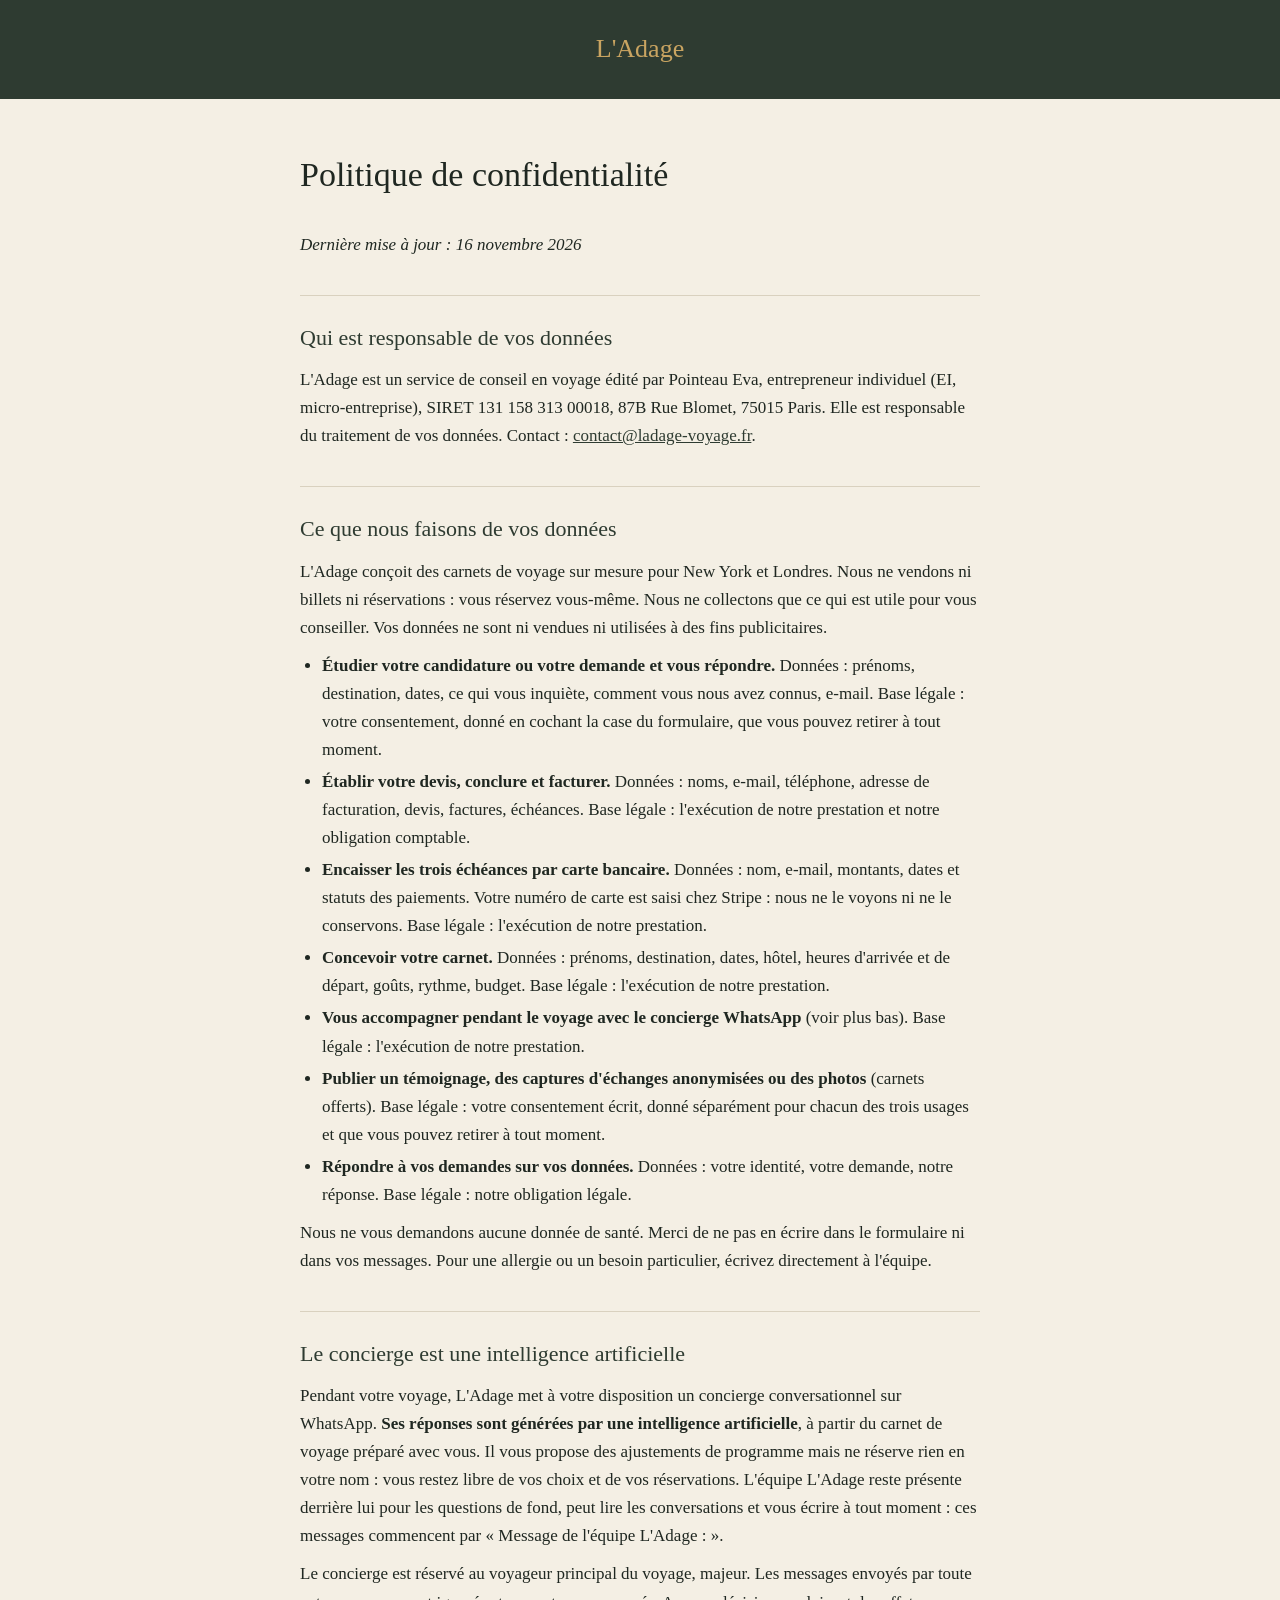
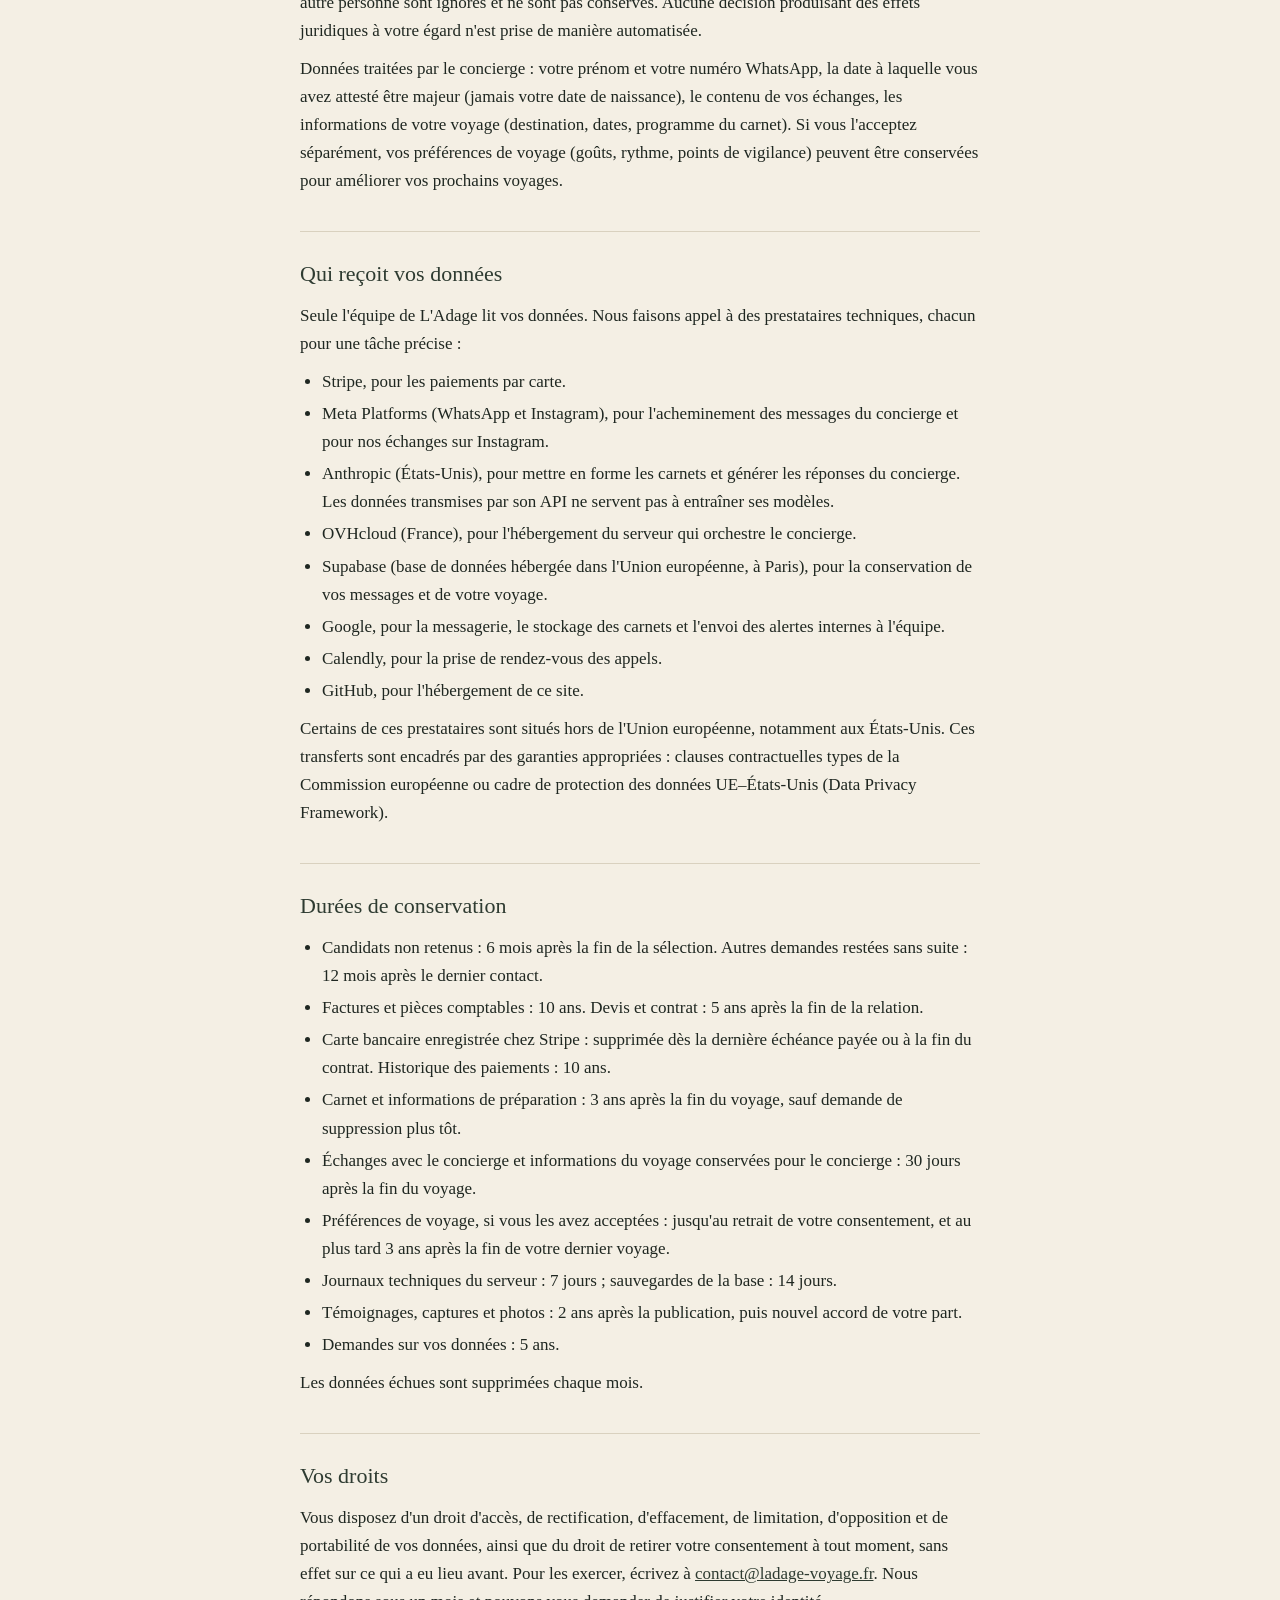
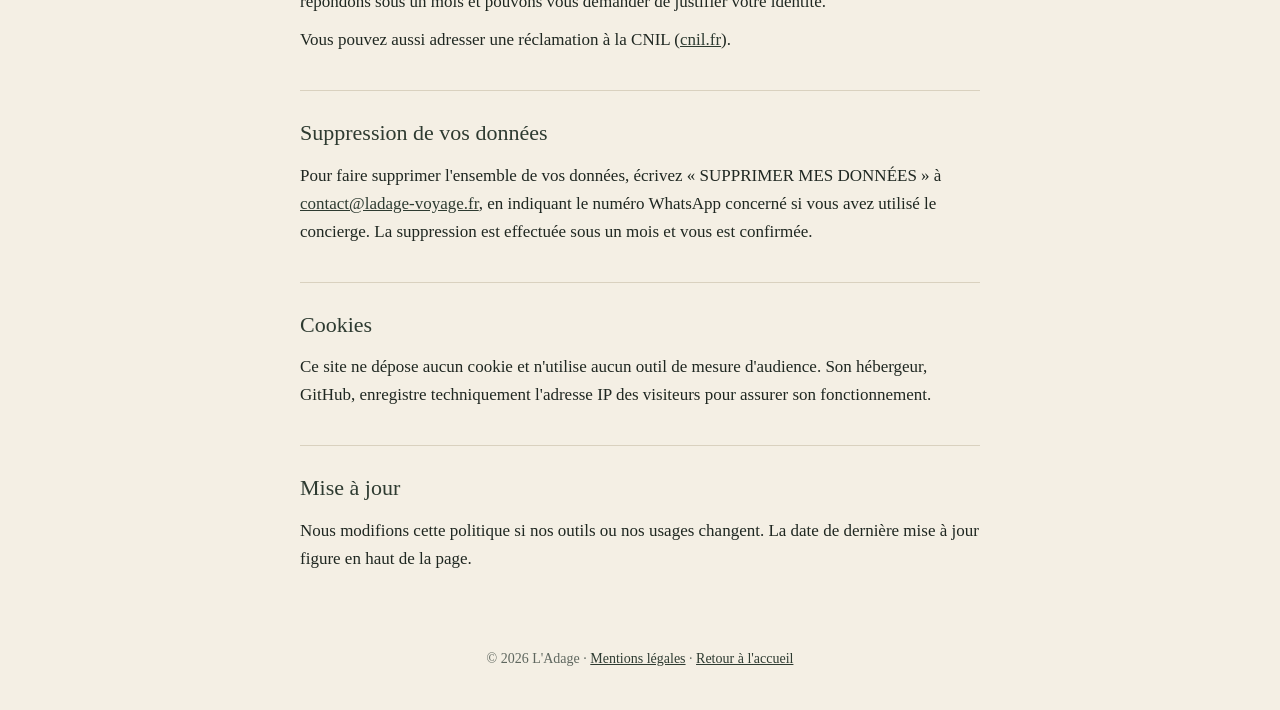
==== confidentialite.html @ d2f5bcaf "Politique de confidentialité complète et mention sous le formulaire - confidentialite.html : politiq" ====
<!doctype html>
<html lang="fr">
<head>
<meta charset="utf-8">
<meta name="viewport" content="width=device-width, initial-scale=1">
<title>Politique de confidentialité — L'Adage</title>
<meta name="robots" content="noindex">
<link rel="icon" href="data:image/svg+xml,%3Csvg xmlns='http://www.w3.org/2000/svg' viewBox='0 0 64 64'%3E%3Crect width='64' height='64' fill='%232E3B31'/%3E%3Ctext x='32' y='44' font-family='Georgia,serif' font-size='36' text-anchor='middle' fill='%23C9A461'%3EA%3C/text%3E%3C/svg%3E">
<style>
:root{--vert:#2E3B31;--ivoire:#F4EFE4;--laiton:#A8823C;--laiton-clair:#C9A461;--encre:#1f2721;--doux:#5f675f;--filet:#d9d1bf;
--serif:"Iowan Old Style","Palatino Linotype",Palatino,"Book Antiqua",Georgia,serif}
*{box-sizing:border-box}
body{margin:0;background:var(--ivoire);color:var(--encre);font:17px/1.65 var(--serif)}
header{background:var(--vert);color:var(--ivoire);padding:28px 20px;text-align:center}
header a{color:var(--laiton-clair);text-decoration:none;font-size:26px}
.wrap{max-width:720px;margin:0 auto;padding:48px 20px 64px}
h1{font-weight:400;font-size:34px;margin:0 0 28px}
h2{font-weight:400;font-size:22px;margin:36px 0 10px;color:var(--vert);border-top:1px solid var(--filet);padding-top:24px}
p{margin:0 0 10px}
dl{margin:0;display:grid;grid-template-columns:max-content 1fr;gap:6px 18px}
dt{color:var(--doux)}
dd{margin:0}
a{color:var(--vert)}
ul{margin:0 0 10px;padding-left:22px}li{margin:0 0 4px}
footer{text-align:center;font-size:14px;color:var(--doux);padding:0 20px 40px}
@media (max-width:520px){dl{grid-template-columns:1fr}dt{margin-top:8px}}
</style>
</head>
<body>
<header><a href="./">L'Adage</a></header>
<main class="wrap">
  <h1>Politique de confidentialité</h1>
  <p><em>Dernière mise à jour : 16 novembre 2026</em></p>

  <h2>Qui est responsable de vos données</h2>
  <p>L'Adage est un service de conseil en voyage édité par Pointeau Eva, entrepreneur individuel (EI, micro-entreprise), SIRET 131 158 313 00018, 87B Rue Blomet, 75015 Paris. Elle est responsable du traitement de vos données. Contact : <a href="mailto:contact@ladage-voyage.fr">contact@ladage-voyage.fr</a>.</p>

  <h2>Ce que nous faisons de vos données</h2>
  <p>L'Adage conçoit des carnets de voyage sur mesure pour New York et Londres. Nous ne vendons ni billets ni réservations : vous réservez vous-même. Nous ne collectons que ce qui est utile pour vous conseiller. Vos données ne sont ni vendues ni utilisées à des fins publicitaires.</p>
  <ul>
    <li><strong>Étudier votre candidature ou votre demande et vous répondre.</strong> Données : prénoms, destination, dates, ce qui vous inquiète, comment vous nous avez connus, e-mail. Base légale : votre consentement, donné en cochant la case du formulaire, que vous pouvez retirer à tout moment.</li>
    <li><strong>Établir votre devis, conclure et facturer.</strong> Données : noms, e-mail, téléphone, adresse de facturation, devis, factures, échéances. Base légale : l'exécution de notre prestation et notre obligation comptable.</li>
    <li><strong>Encaisser les trois échéances par carte bancaire.</strong> Données : nom, e-mail, montants, dates et statuts des paiements. Votre numéro de carte est saisi chez Stripe : nous ne le voyons ni ne le conservons. Base légale : l'exécution de notre prestation.</li>
    <li><strong>Concevoir votre carnet.</strong> Données : prénoms, destination, dates, hôtel, heures d'arrivée et de départ, goûts, rythme, budget. Base légale : l'exécution de notre prestation.</li>
    <li><strong>Vous accompagner pendant le voyage avec le concierge WhatsApp</strong> (voir plus bas). Base légale : l'exécution de notre prestation.</li>
    <li><strong>Publier un témoignage, des captures d'échanges anonymisées ou des photos</strong> (carnets offerts). Base légale : votre consentement écrit, donné séparément pour chacun des trois usages et que vous pouvez retirer à tout moment.</li>
    <li><strong>Répondre à vos demandes sur vos données.</strong> Données : votre identité, votre demande, notre réponse. Base légale : notre obligation légale.</li>
  </ul>
  <p>Nous ne vous demandons aucune donnée de santé. Merci de ne pas en écrire dans le formulaire ni dans vos messages. Pour une allergie ou un besoin particulier, écrivez directement à l'équipe.</p>

  <h2>Le concierge est une intelligence artificielle</h2>
  <p>Pendant votre voyage, L'Adage met à votre disposition un concierge conversationnel sur WhatsApp. <strong>Ses réponses sont générées par une intelligence artificielle</strong>, à partir du carnet de voyage préparé avec vous. Il vous propose des ajustements de programme mais ne réserve rien en votre nom : vous restez libre de vos choix et de vos réservations. L'équipe L'Adage reste présente derrière lui pour les questions de fond, peut lire les conversations et vous écrire à tout moment : ces messages commencent par « Message de l'équipe L'Adage : ».</p>
  <p>Le concierge est réservé au voyageur principal du voyage, majeur. Les messages envoyés par toute autre personne sont ignorés et ne sont pas conservés. Aucune décision produisant des effets juridiques à votre égard n'est prise de manière automatisée.</p>
  <p>Données traitées par le concierge : votre prénom et votre numéro WhatsApp, la date à laquelle vous avez attesté être majeur (jamais votre date de naissance), le contenu de vos échanges, les informations de votre voyage (destination, dates, programme du carnet). Si vous l'acceptez séparément, vos préférences de voyage (goûts, rythme, points de vigilance) peuvent être conservées pour améliorer vos prochains voyages.</p>

  <h2>Qui reçoit vos données</h2>
  <p>Seule l'équipe de L'Adage lit vos données. Nous faisons appel à des prestataires techniques, chacun pour une tâche précise :</p>
  <ul>
    <li>Stripe, pour les paiements par carte.</li>
    <li>Meta Platforms (WhatsApp et Instagram), pour l'acheminement des messages du concierge et pour nos échanges sur Instagram.</li>
    <li>Anthropic (États-Unis), pour mettre en forme les carnets et générer les réponses du concierge. Les données transmises par son API ne servent pas à entraîner ses modèles.</li>
    <li>OVHcloud (France), pour l'hébergement du serveur qui orchestre le concierge.</li>
    <li>Supabase (base de données hébergée dans l'Union européenne, à Paris), pour la conservation de vos messages et de votre voyage.</li>
    <li>Google, pour la messagerie, le stockage des carnets et l'envoi des alertes internes à l'équipe.</li>
    <li>Calendly, pour la prise de rendez-vous des appels.</li>
    <li>GitHub, pour l'hébergement de ce site.</li>
  </ul>
  <p>Certains de ces prestataires sont situés hors de l'Union européenne, notamment aux États-Unis. Ces transferts sont encadrés par des garanties appropriées : clauses contractuelles types de la Commission européenne ou cadre de protection des données UE–États-Unis (Data Privacy Framework).</p>

  <h2>Durées de conservation</h2>
  <ul>
    <li>Candidats non retenus : 6 mois après la fin de la sélection. Autres demandes restées sans suite : 12 mois après le dernier contact.</li>
    <li>Factures et pièces comptables : 10 ans. Devis et contrat : 5 ans après la fin de la relation.</li>
    <li>Carte bancaire enregistrée chez Stripe : supprimée dès la dernière échéance payée ou à la fin du contrat. Historique des paiements : 10 ans.</li>
    <li>Carnet et informations de préparation : 3 ans après la fin du voyage, sauf demande de suppression plus tôt.</li>
    <li>Échanges avec le concierge et informations du voyage conservées pour le concierge : 30 jours après la fin du voyage.</li>
    <li>Préférences de voyage, si vous les avez acceptées : jusqu'au retrait de votre consentement, et au plus tard 3 ans après la fin de votre dernier voyage.</li>
    <li>Journaux techniques du serveur : 7 jours ; sauvegardes de la base : 14 jours.</li>
    <li>Témoignages, captures et photos : 2 ans après la publication, puis nouvel accord de votre part.</li>
    <li>Demandes sur vos données : 5 ans.</li>
  </ul>
  <p>Les données échues sont supprimées chaque mois.</p>

  <h2>Vos droits</h2>
  <p>Vous disposez d'un droit d'accès, de rectification, d'effacement, de limitation, d'opposition et de portabilité de vos données, ainsi que du droit de retirer votre consentement à tout moment, sans effet sur ce qui a eu lieu avant. Pour les exercer, écrivez à <a href="mailto:contact@ladage-voyage.fr">contact@ladage-voyage.fr</a>. Nous répondons sous un mois et pouvons vous demander de justifier votre identité.</p>
  <p>Vous pouvez aussi adresser une réclamation à la CNIL (<a href="https://www.cnil.fr">cnil.fr</a>).</p>

  <h2>Suppression de vos données</h2>
  <p>Pour faire supprimer l'ensemble de vos données, écrivez « SUPPRIMER MES DONNÉES » à <a href="mailto:contact@ladage-voyage.fr">contact@ladage-voyage.fr</a>, en indiquant le numéro WhatsApp concerné si vous avez utilisé le concierge. La suppression est effectuée sous un mois et vous est confirmée.</p>

  <h2>Cookies</h2>
  <p>Ce site ne dépose aucun cookie et n'utilise aucun outil de mesure d'audience. Son hébergeur, GitHub, enregistre techniquement l'adresse IP des visiteurs pour assurer son fonctionnement.</p>

  <h2>Mise à jour</h2>
  <p>Nous modifions cette politique si nos outils ou nos usages changent. La date de dernière mise à jour figure en haut de la page.</p>
</main>
<footer>© 2026 L'Adage · <a href="mentions-legales.html">Mentions légales</a> · <a href="./">Retour à l'accueil</a></footer>
</body>
</html>
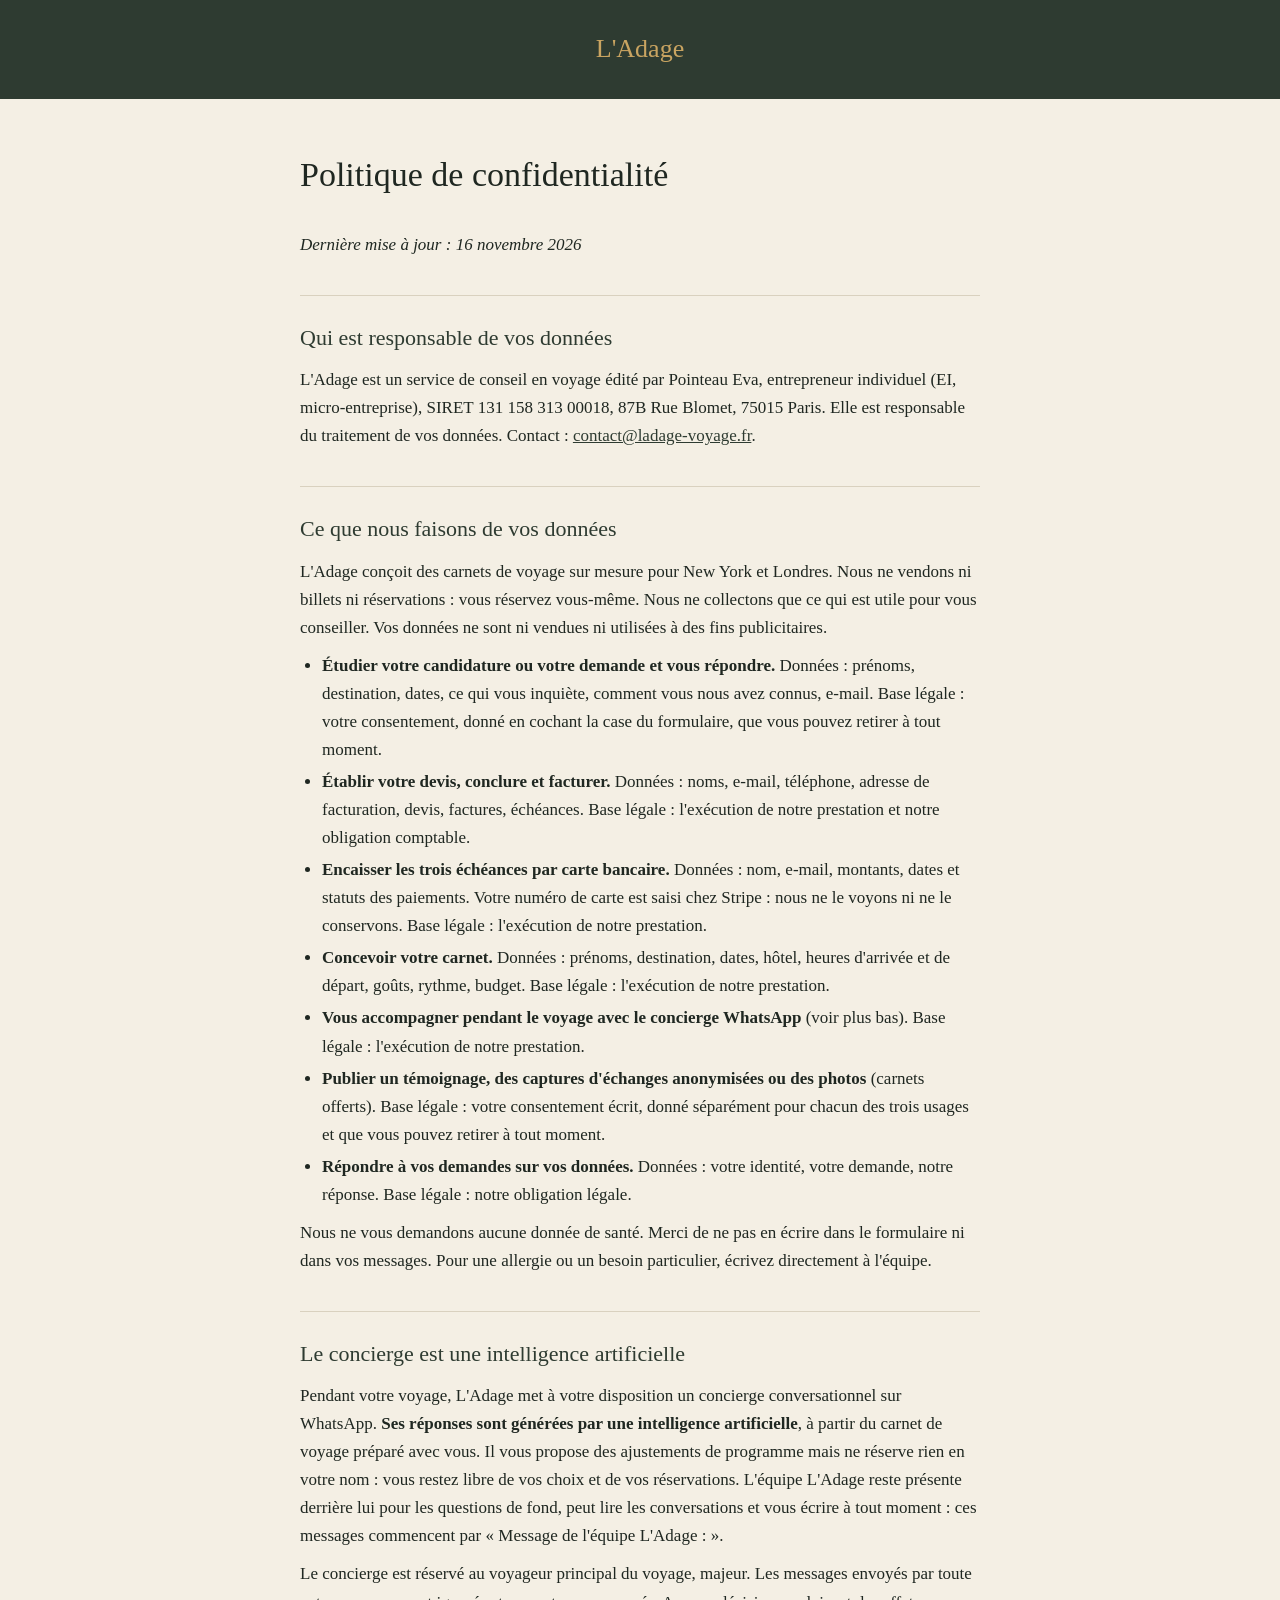
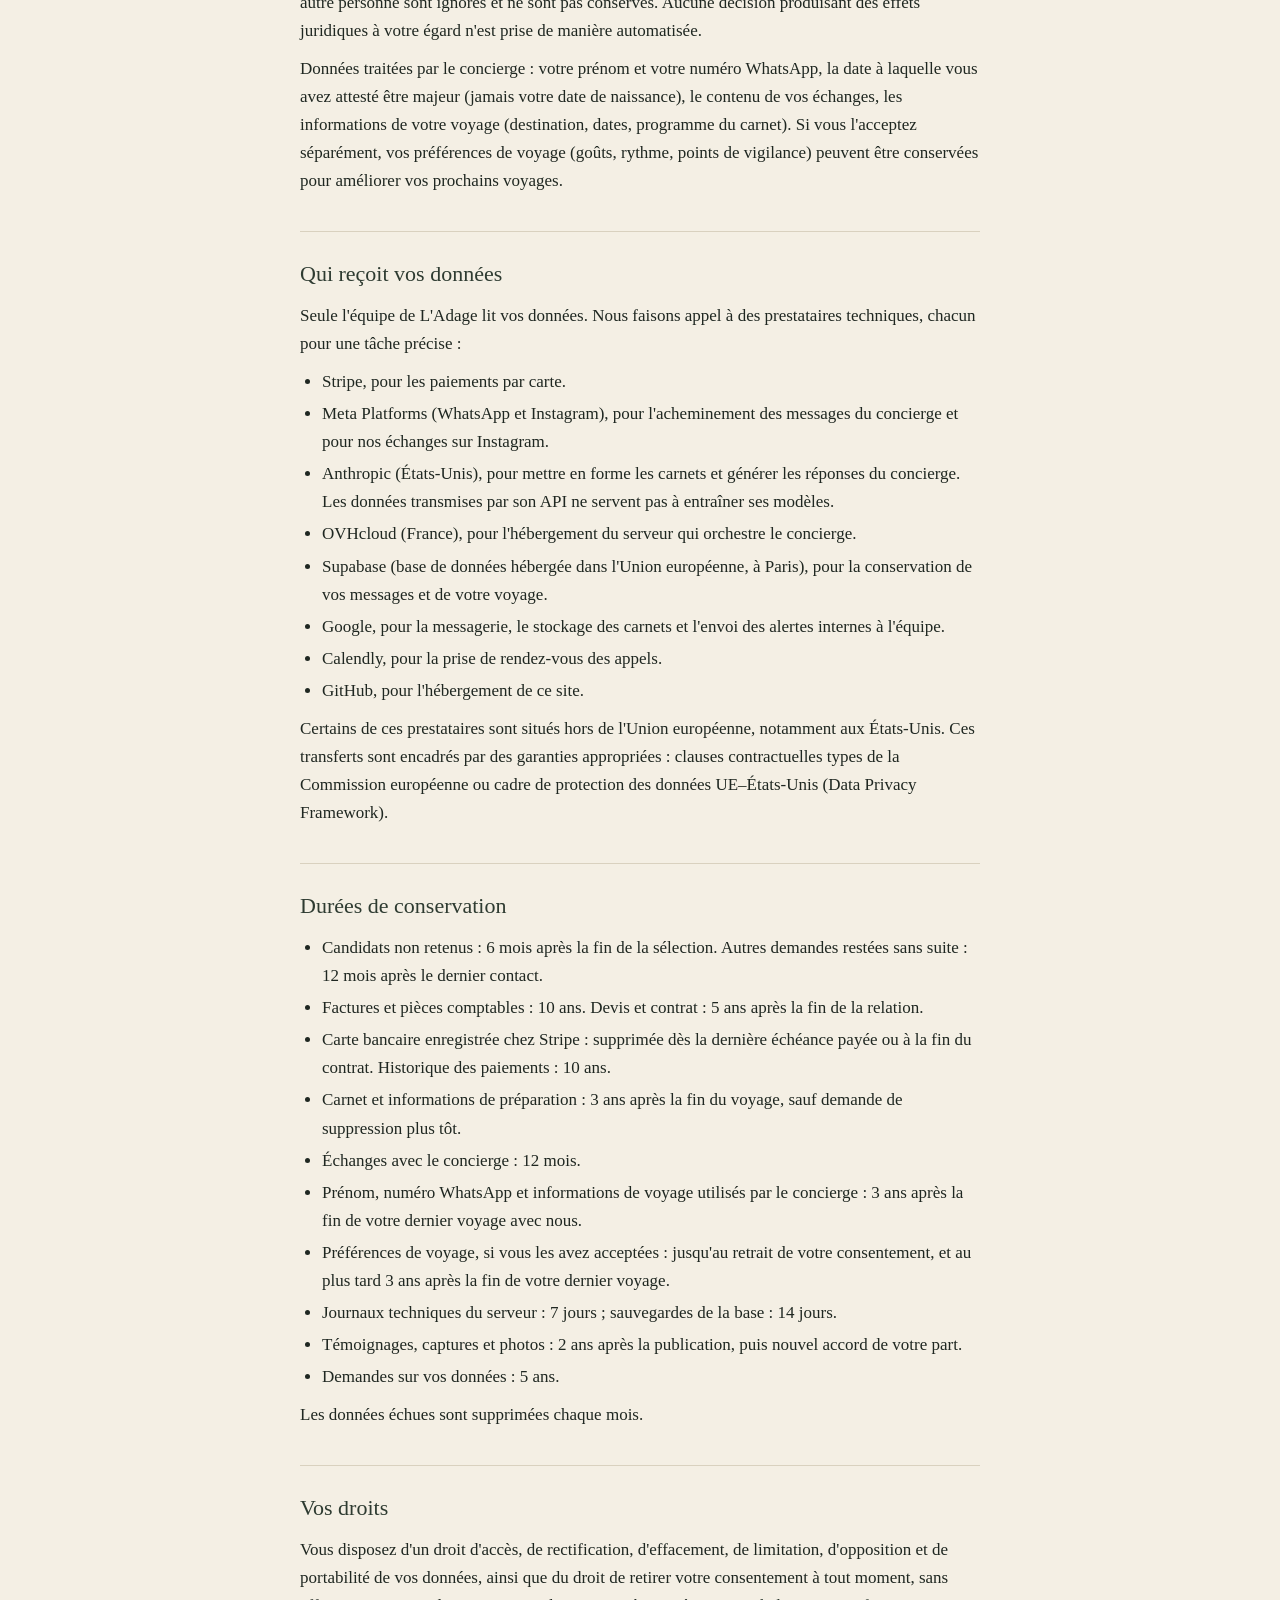
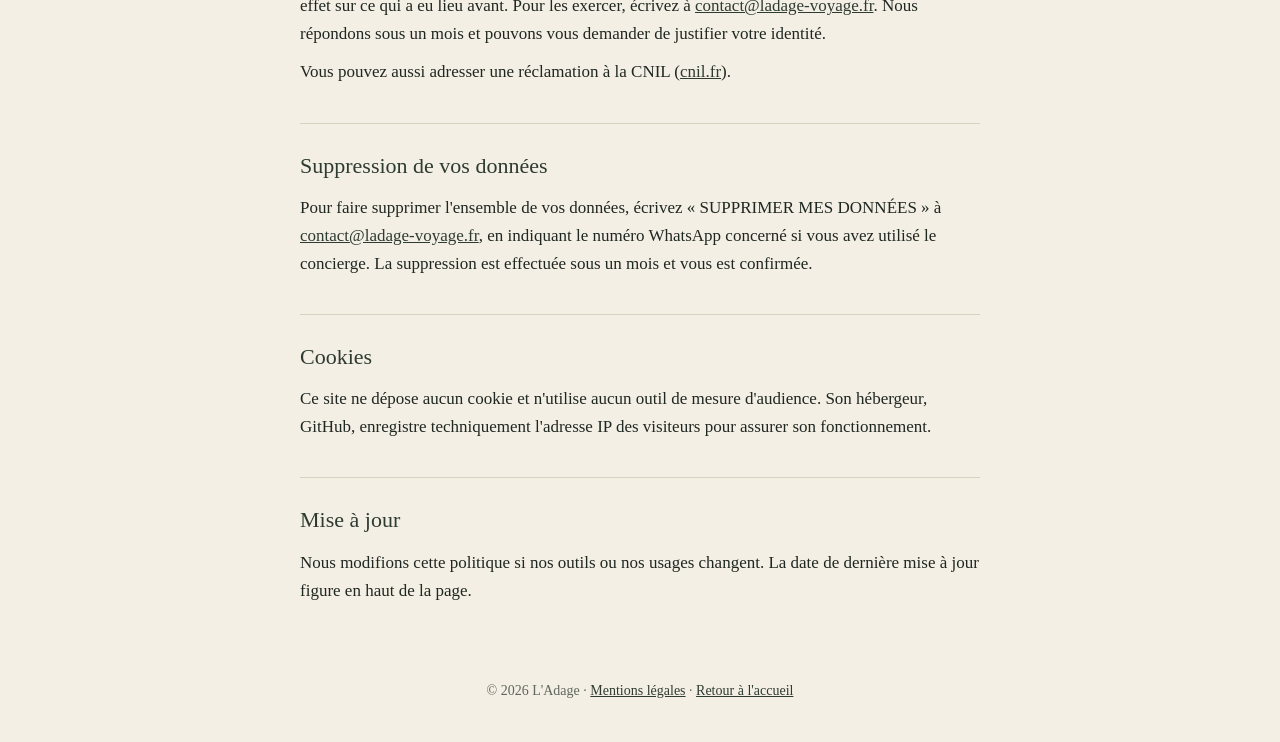
==== commit fbcfe9fa: "Concierge : conservation des échanges ramenée à 12 mois Co-Authored-By: Claude Opus 5.5 <noreply@ant" ====
--- a/confidentialite.html
+++ b/confidentialite.html
@@ -73,7 +73,8 @@
     <li>Factures et pièces comptables : 10 ans. Devis et contrat : 5 ans après la fin de la relation.</li>
     <li>Carte bancaire enregistrée chez Stripe : supprimée dès la dernière échéance payée ou à la fin du contrat. Historique des paiements : 10 ans.</li>
     <li>Carnet et informations de préparation : 3 ans après la fin du voyage, sauf demande de suppression plus tôt.</li>
-    <li>Échanges avec le concierge et informations du voyage conservées pour le concierge : 30 jours après la fin du voyage.</li>
+    <li>Échanges avec le concierge : 12 mois.</li>
+    <li>Prénom, numéro WhatsApp et informations de voyage utilisés par le concierge : 3 ans après la fin de votre dernier voyage avec nous.</li>
     <li>Préférences de voyage, si vous les avez acceptées : jusqu'au retrait de votre consentement, et au plus tard 3 ans après la fin de votre dernier voyage.</li>
     <li>Journaux techniques du serveur : 7 jours ; sauvegardes de la base : 14 jours.</li>
     <li>Témoignages, captures et photos : 2 ans après la publication, puis nouvel accord de votre part.</li>
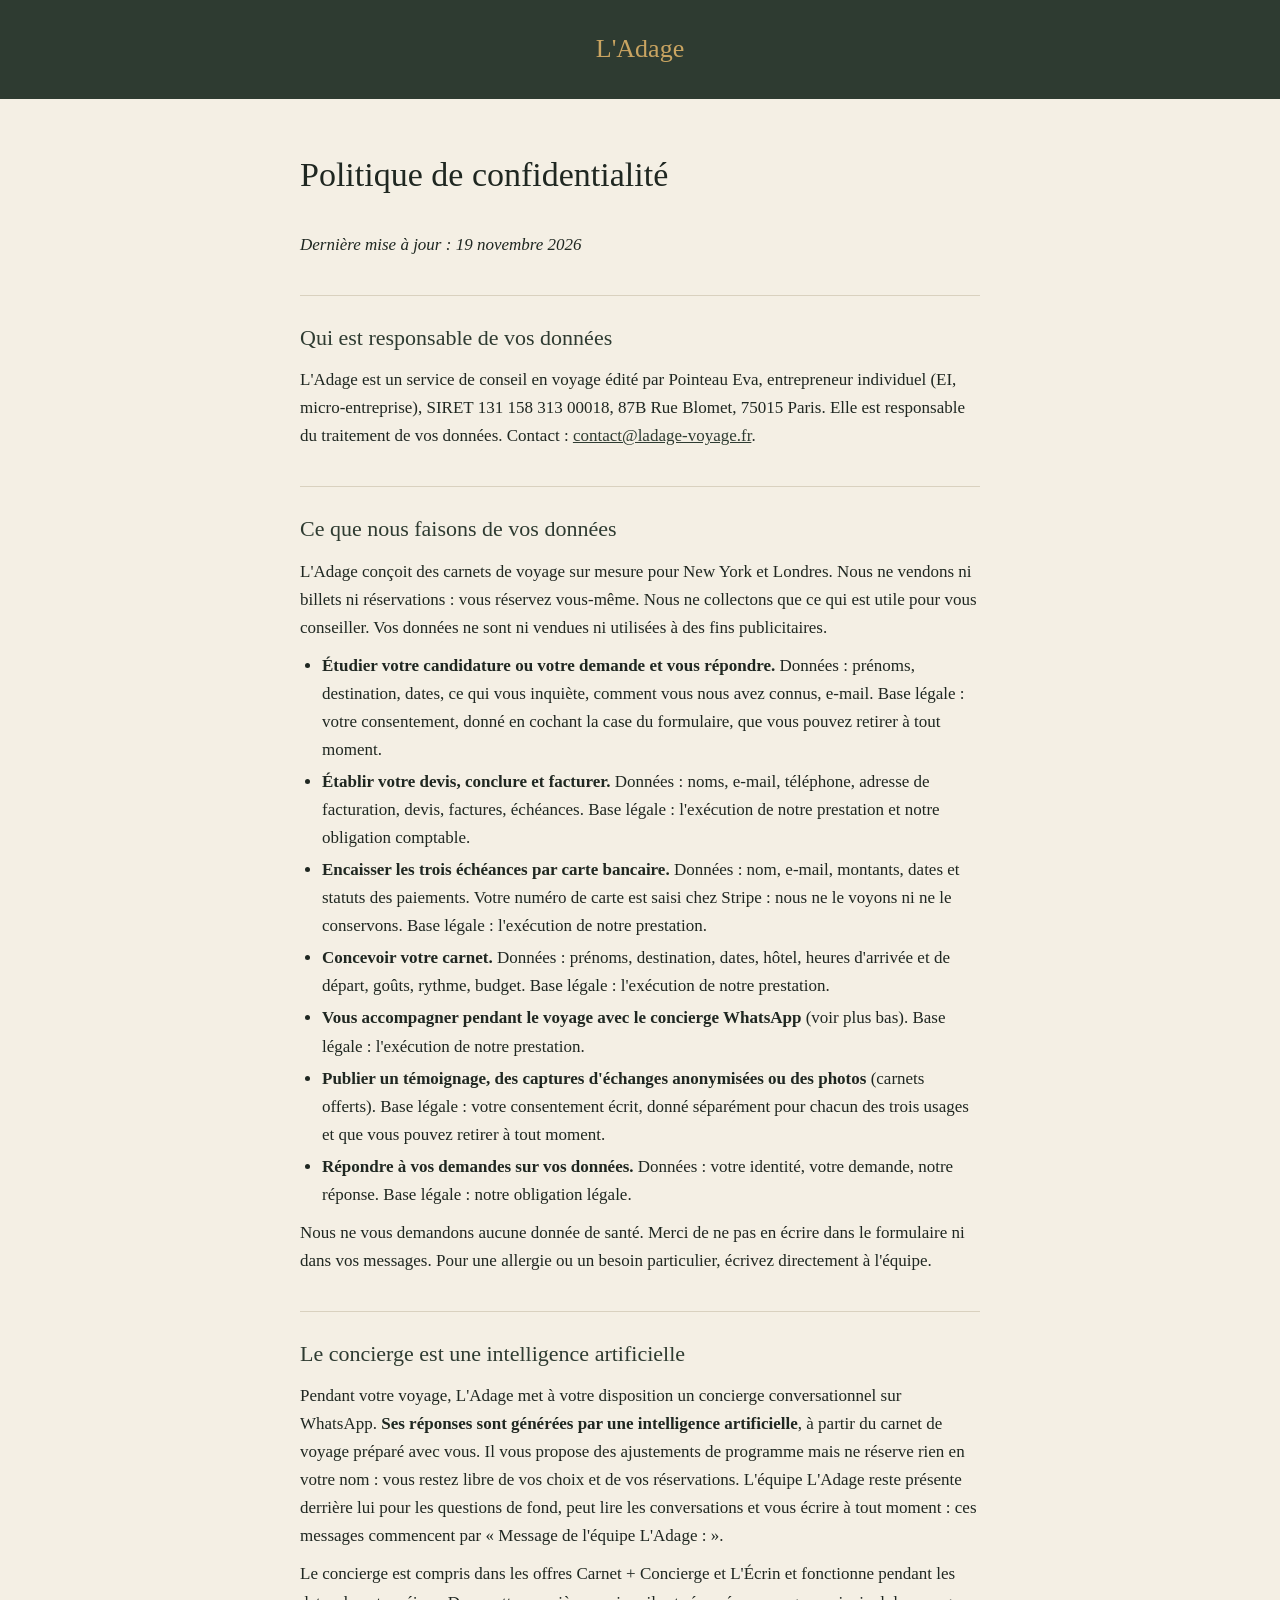
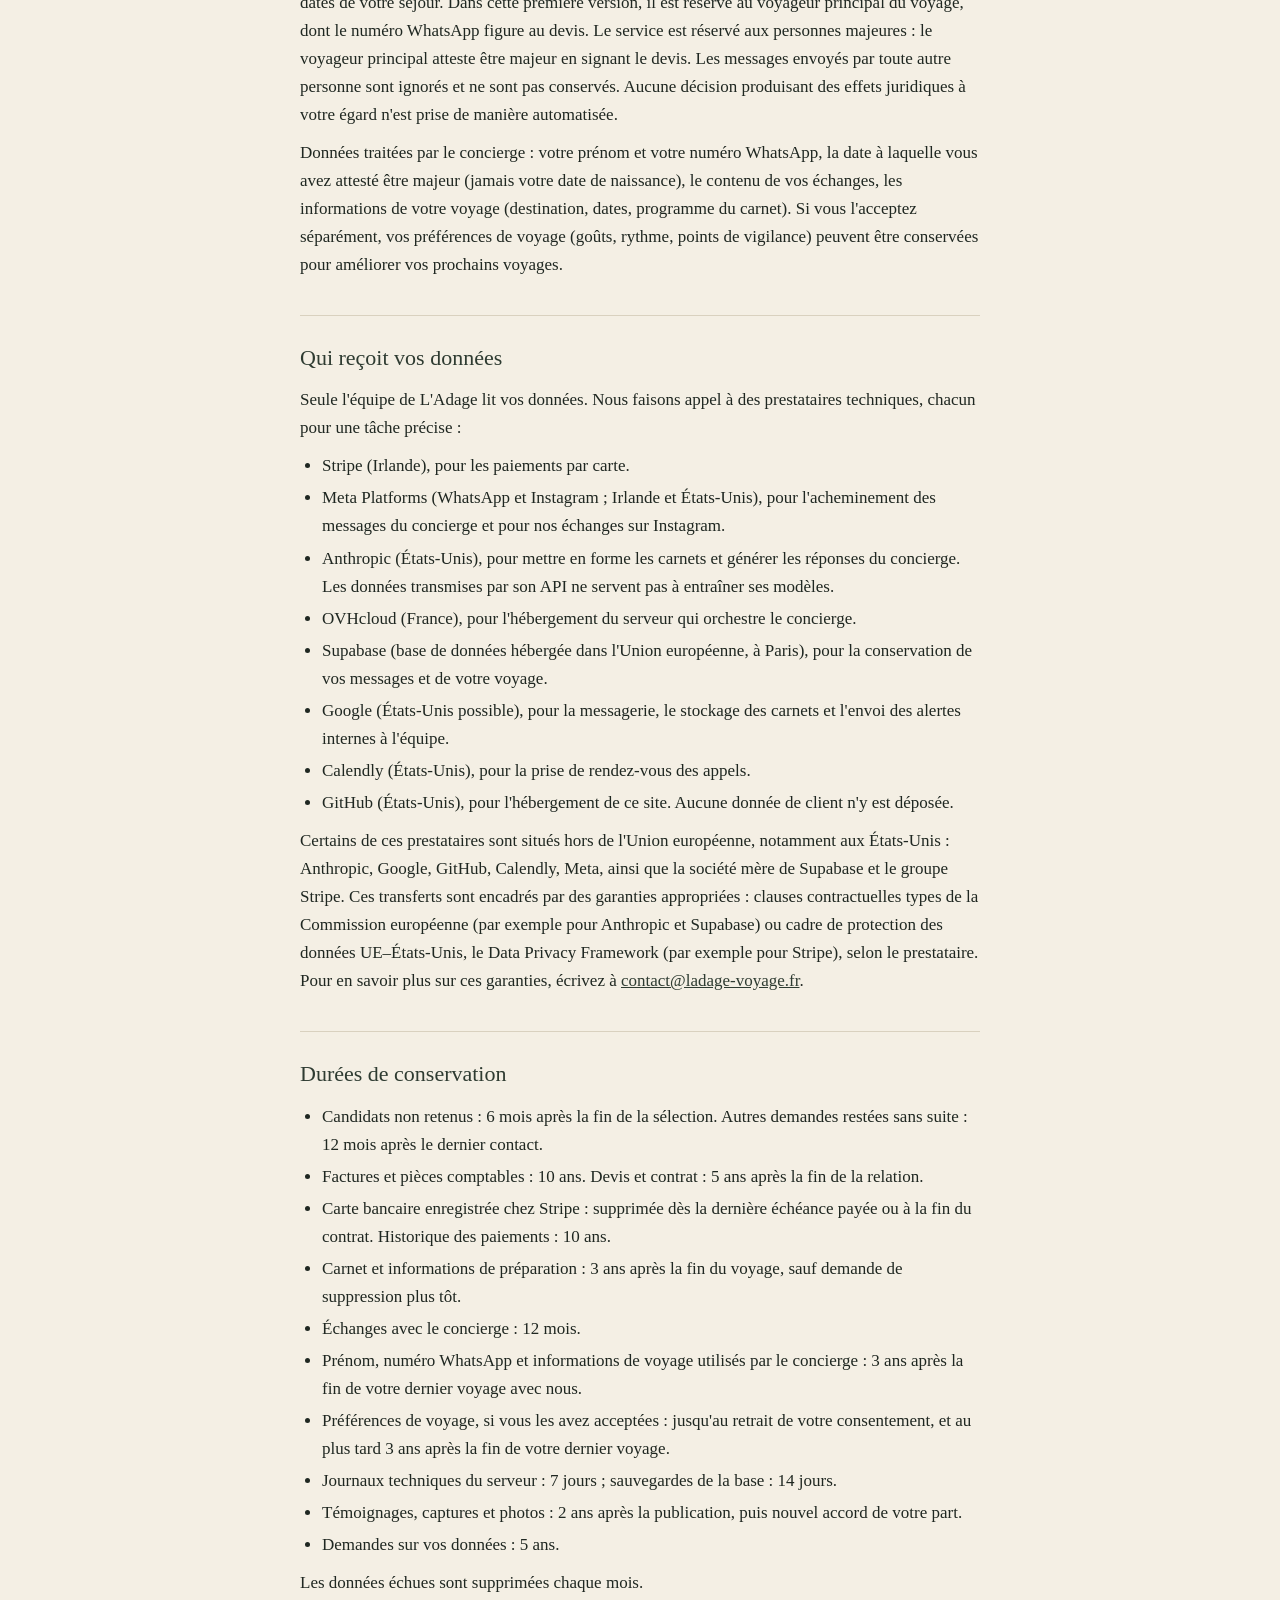
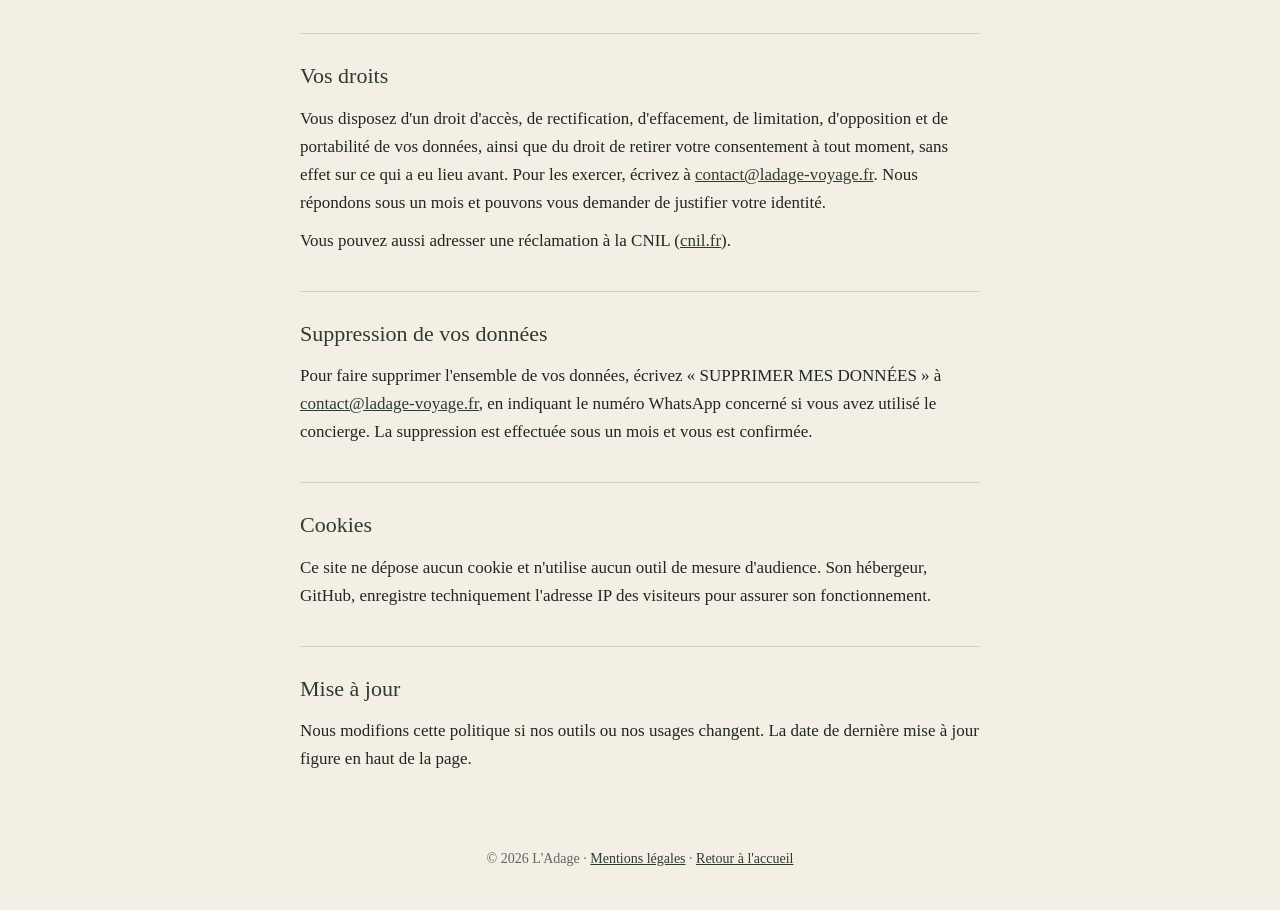
==== commit 48cf9726: "Confidentialité : sous-traitants avec pays, transferts hors UE détaillés, concierge compris dans l'o" ====
--- a/confidentialite.html
+++ b/confidentialite.html
@@ -30,7 +30,7 @@
 <header><a href="./">L'Adage</a></header>
 <main class="wrap">
   <h1>Politique de confidentialité</h1>
-  <p><em>Dernière mise à jour : 16 novembre 2026</em></p>
+  <p><em>Dernière mise à jour : 19 novembre 2026</em></p>
 
   <h2>Qui est responsable de vos données</h2>
   <p>L'Adage est un service de conseil en voyage édité par Pointeau Eva, entrepreneur individuel (EI, micro-entreprise), SIRET 131 158 313 00018, 87B Rue Blomet, 75015 Paris. Elle est responsable du traitement de vos données. Contact : <a href="mailto:contact@ladage-voyage.fr">contact@ladage-voyage.fr</a>.</p>
@@ -50,22 +50,22 @@
 
   <h2>Le concierge est une intelligence artificielle</h2>
   <p>Pendant votre voyage, L'Adage met à votre disposition un concierge conversationnel sur WhatsApp. <strong>Ses réponses sont générées par une intelligence artificielle</strong>, à partir du carnet de voyage préparé avec vous. Il vous propose des ajustements de programme mais ne réserve rien en votre nom : vous restez libre de vos choix et de vos réservations. L'équipe L'Adage reste présente derrière lui pour les questions de fond, peut lire les conversations et vous écrire à tout moment : ces messages commencent par « Message de l'équipe L'Adage : ».</p>
-  <p>Le concierge est réservé au voyageur principal du voyage, majeur. Les messages envoyés par toute autre personne sont ignorés et ne sont pas conservés. Aucune décision produisant des effets juridiques à votre égard n'est prise de manière automatisée.</p>
+  <p>Le concierge est compris dans les offres Carnet + Concierge et L'Écrin et fonctionne pendant les dates de votre séjour. Dans cette première version, il est réservé au voyageur principal du voyage, dont le numéro WhatsApp figure au devis. Le service est réservé aux personnes majeures : le voyageur principal atteste être majeur en signant le devis. Les messages envoyés par toute autre personne sont ignorés et ne sont pas conservés. Aucune décision produisant des effets juridiques à votre égard n'est prise de manière automatisée.</p>
   <p>Données traitées par le concierge : votre prénom et votre numéro WhatsApp, la date à laquelle vous avez attesté être majeur (jamais votre date de naissance), le contenu de vos échanges, les informations de votre voyage (destination, dates, programme du carnet). Si vous l'acceptez séparément, vos préférences de voyage (goûts, rythme, points de vigilance) peuvent être conservées pour améliorer vos prochains voyages.</p>
 
   <h2>Qui reçoit vos données</h2>
   <p>Seule l'équipe de L'Adage lit vos données. Nous faisons appel à des prestataires techniques, chacun pour une tâche précise :</p>
   <ul>
-    <li>Stripe, pour les paiements par carte.</li>
-    <li>Meta Platforms (WhatsApp et Instagram), pour l'acheminement des messages du concierge et pour nos échanges sur Instagram.</li>
+    <li>Stripe (Irlande), pour les paiements par carte.</li>
+    <li>Meta Platforms (WhatsApp et Instagram ; Irlande et États-Unis), pour l'acheminement des messages du concierge et pour nos échanges sur Instagram.</li>
     <li>Anthropic (États-Unis), pour mettre en forme les carnets et générer les réponses du concierge. Les données transmises par son API ne servent pas à entraîner ses modèles.</li>
     <li>OVHcloud (France), pour l'hébergement du serveur qui orchestre le concierge.</li>
     <li>Supabase (base de données hébergée dans l'Union européenne, à Paris), pour la conservation de vos messages et de votre voyage.</li>
-    <li>Google, pour la messagerie, le stockage des carnets et l'envoi des alertes internes à l'équipe.</li>
-    <li>Calendly, pour la prise de rendez-vous des appels.</li>
-    <li>GitHub, pour l'hébergement de ce site.</li>
+    <li>Google (États-Unis possible), pour la messagerie, le stockage des carnets et l'envoi des alertes internes à l'équipe.</li>
+    <li>Calendly (États-Unis), pour la prise de rendez-vous des appels.</li>
+    <li>GitHub (États-Unis), pour l'hébergement de ce site. Aucune donnée de client n'y est déposée.</li>
   </ul>
-  <p>Certains de ces prestataires sont situés hors de l'Union européenne, notamment aux États-Unis. Ces transferts sont encadrés par des garanties appropriées : clauses contractuelles types de la Commission européenne ou cadre de protection des données UE–États-Unis (Data Privacy Framework).</p>
+  <p>Certains de ces prestataires sont situés hors de l'Union européenne, notamment aux États-Unis : Anthropic, Google, GitHub, Calendly, Meta, ainsi que la société mère de Supabase et le groupe Stripe. Ces transferts sont encadrés par des garanties appropriées : clauses contractuelles types de la Commission européenne (par exemple pour Anthropic et Supabase) ou cadre de protection des données UE–États-Unis, le Data Privacy Framework (par exemple pour Stripe), selon le prestataire. Pour en savoir plus sur ces garanties, écrivez à <a href="mailto:contact@ladage-voyage.fr">contact@ladage-voyage.fr</a>.</p>
 
   <h2>Durées de conservation</h2>
   <ul>
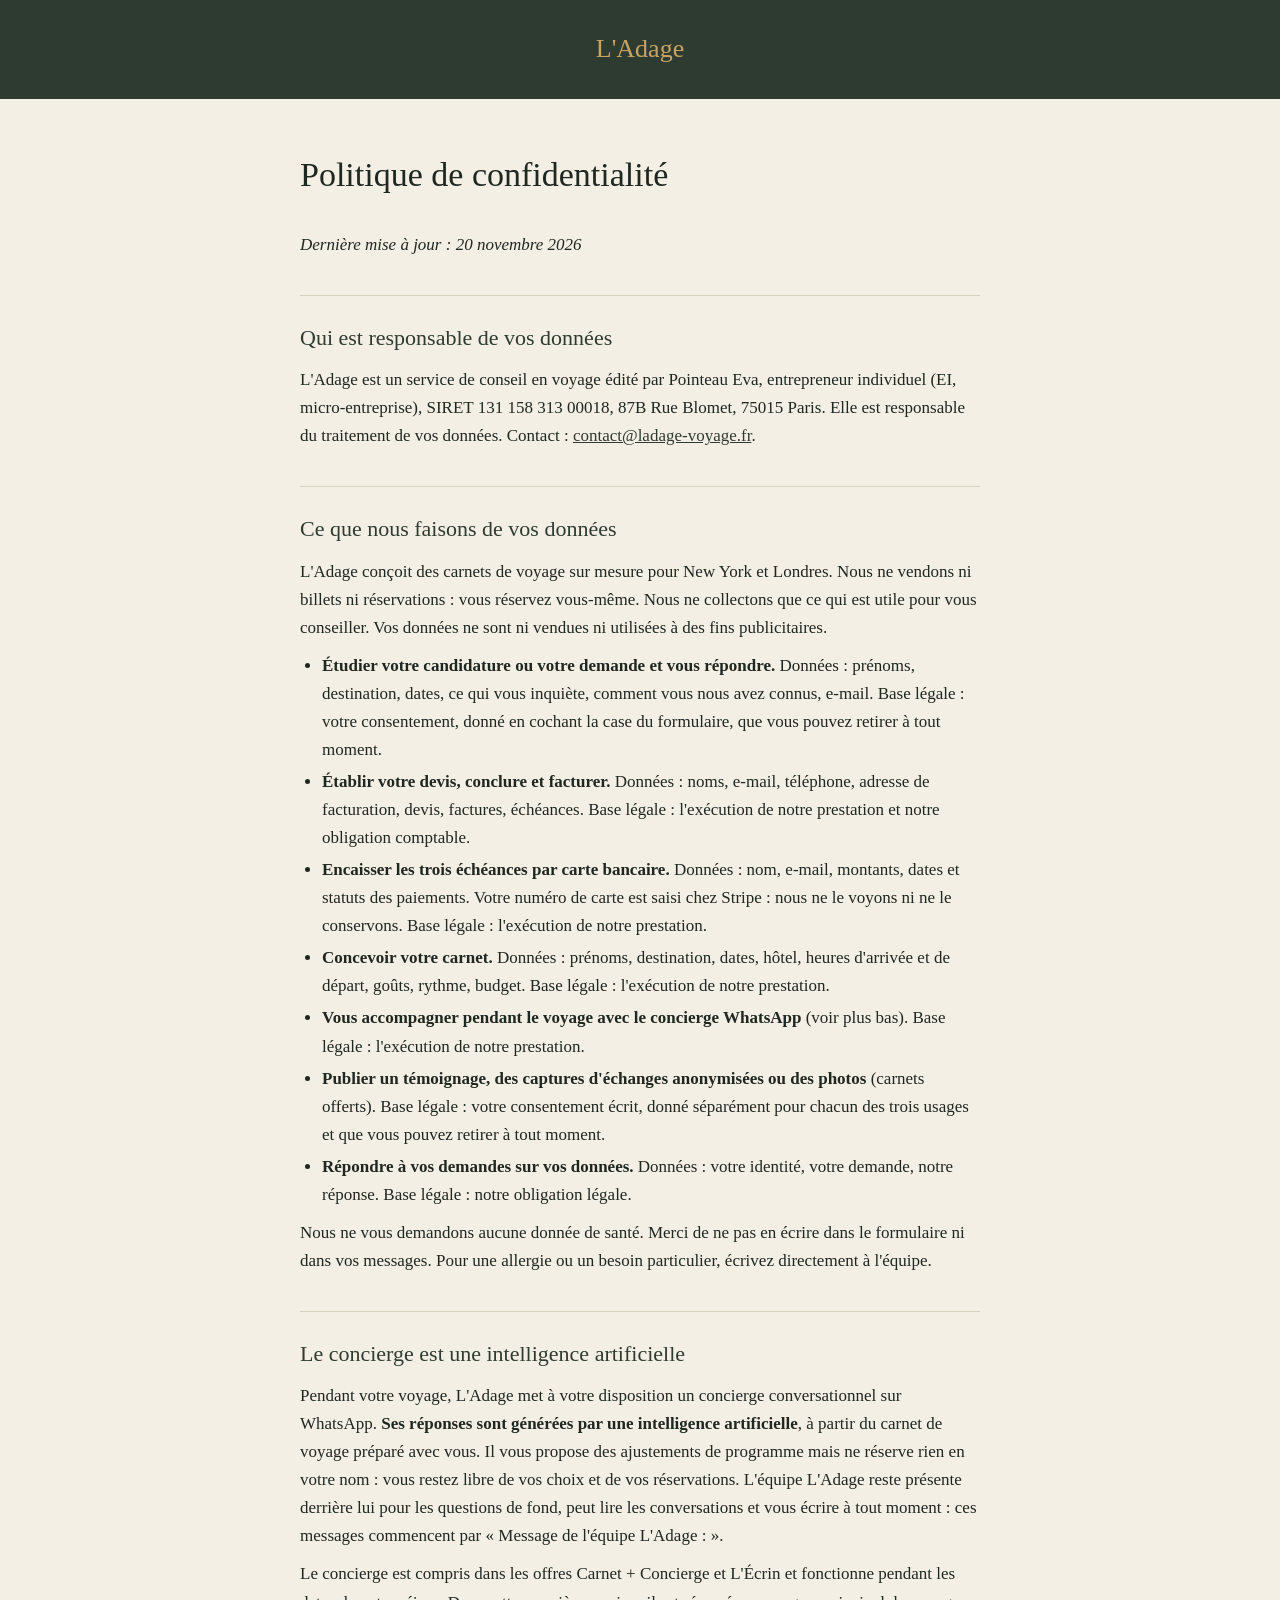
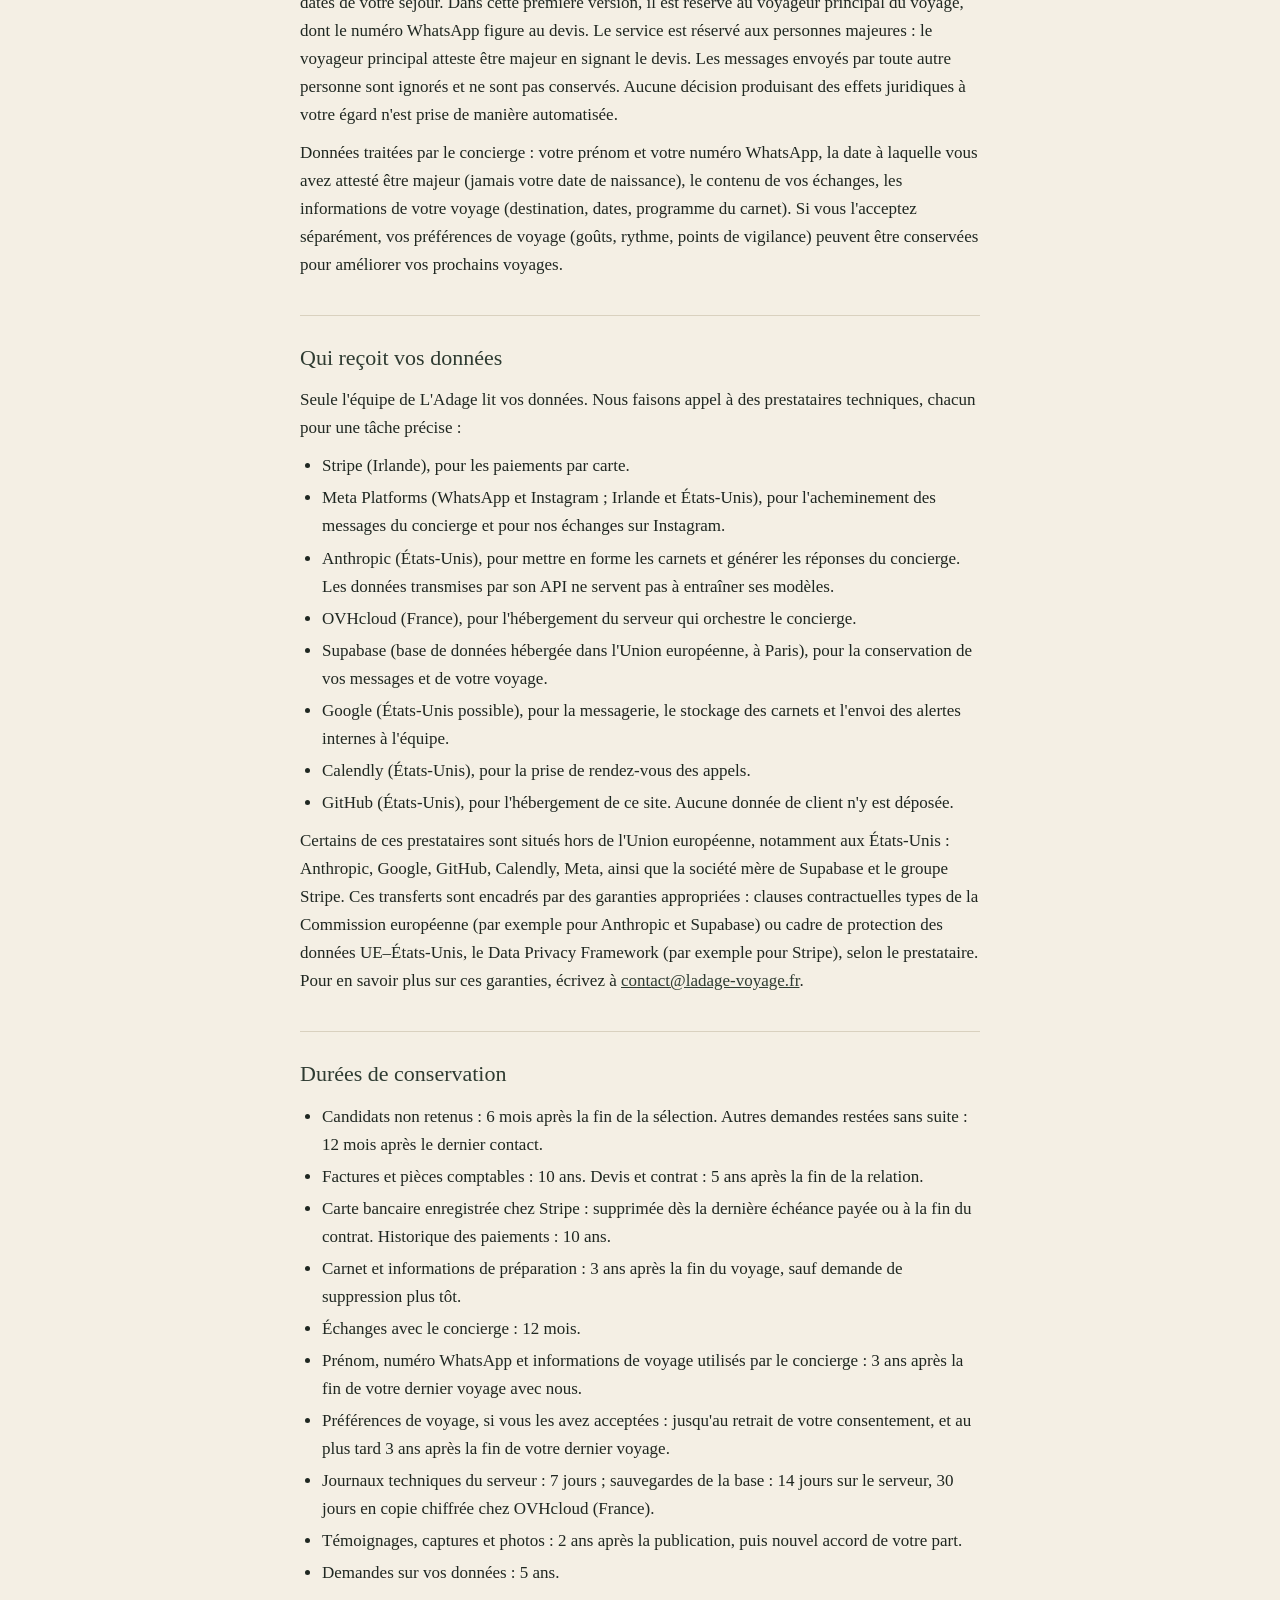
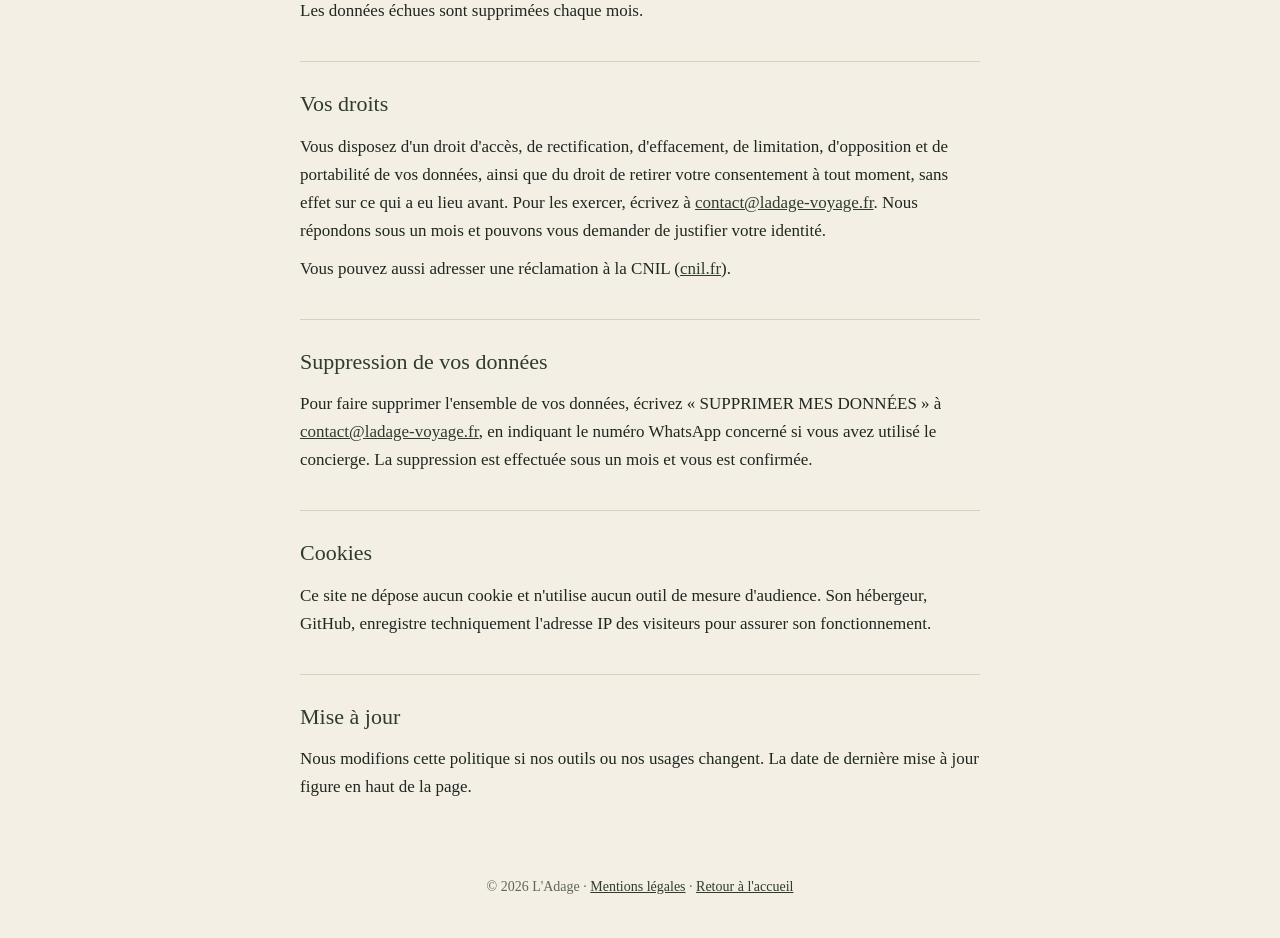
==== commit 49481259: "Politique : durée des sauvegardes (14 jours sur le serveur, 30 jours chez OVHcloud) Co-Authored-By: " ====
--- a/confidentialite.html
+++ b/confidentialite.html
@@ -30,7 +30,7 @@
 <header><a href="./">L'Adage</a></header>
 <main class="wrap">
   <h1>Politique de confidentialité</h1>
-  <p><em>Dernière mise à jour : 19 novembre 2026</em></p>
+  <p><em>Dernière mise à jour : 20 novembre 2026</em></p>
 
   <h2>Qui est responsable de vos données</h2>
   <p>L'Adage est un service de conseil en voyage édité par Pointeau Eva, entrepreneur individuel (EI, micro-entreprise), SIRET 131 158 313 00018, 87B Rue Blomet, 75015 Paris. Elle est responsable du traitement de vos données. Contact : <a href="mailto:contact@ladage-voyage.fr">contact@ladage-voyage.fr</a>.</p>
@@ -76,7 +76,7 @@
     <li>Échanges avec le concierge : 12 mois.</li>
     <li>Prénom, numéro WhatsApp et informations de voyage utilisés par le concierge : 3 ans après la fin de votre dernier voyage avec nous.</li>
     <li>Préférences de voyage, si vous les avez acceptées : jusqu'au retrait de votre consentement, et au plus tard 3 ans après la fin de votre dernier voyage.</li>
-    <li>Journaux techniques du serveur : 7 jours ; sauvegardes de la base : 14 jours.</li>
+    <li>Journaux techniques du serveur : 7 jours ; sauvegardes de la base : 14 jours sur le serveur, 30 jours en copie chiffrée chez OVHcloud (France).</li>
     <li>Témoignages, captures et photos : 2 ans après la publication, puis nouvel accord de votre part.</li>
     <li>Demandes sur vos données : 5 ans.</li>
   </ul>
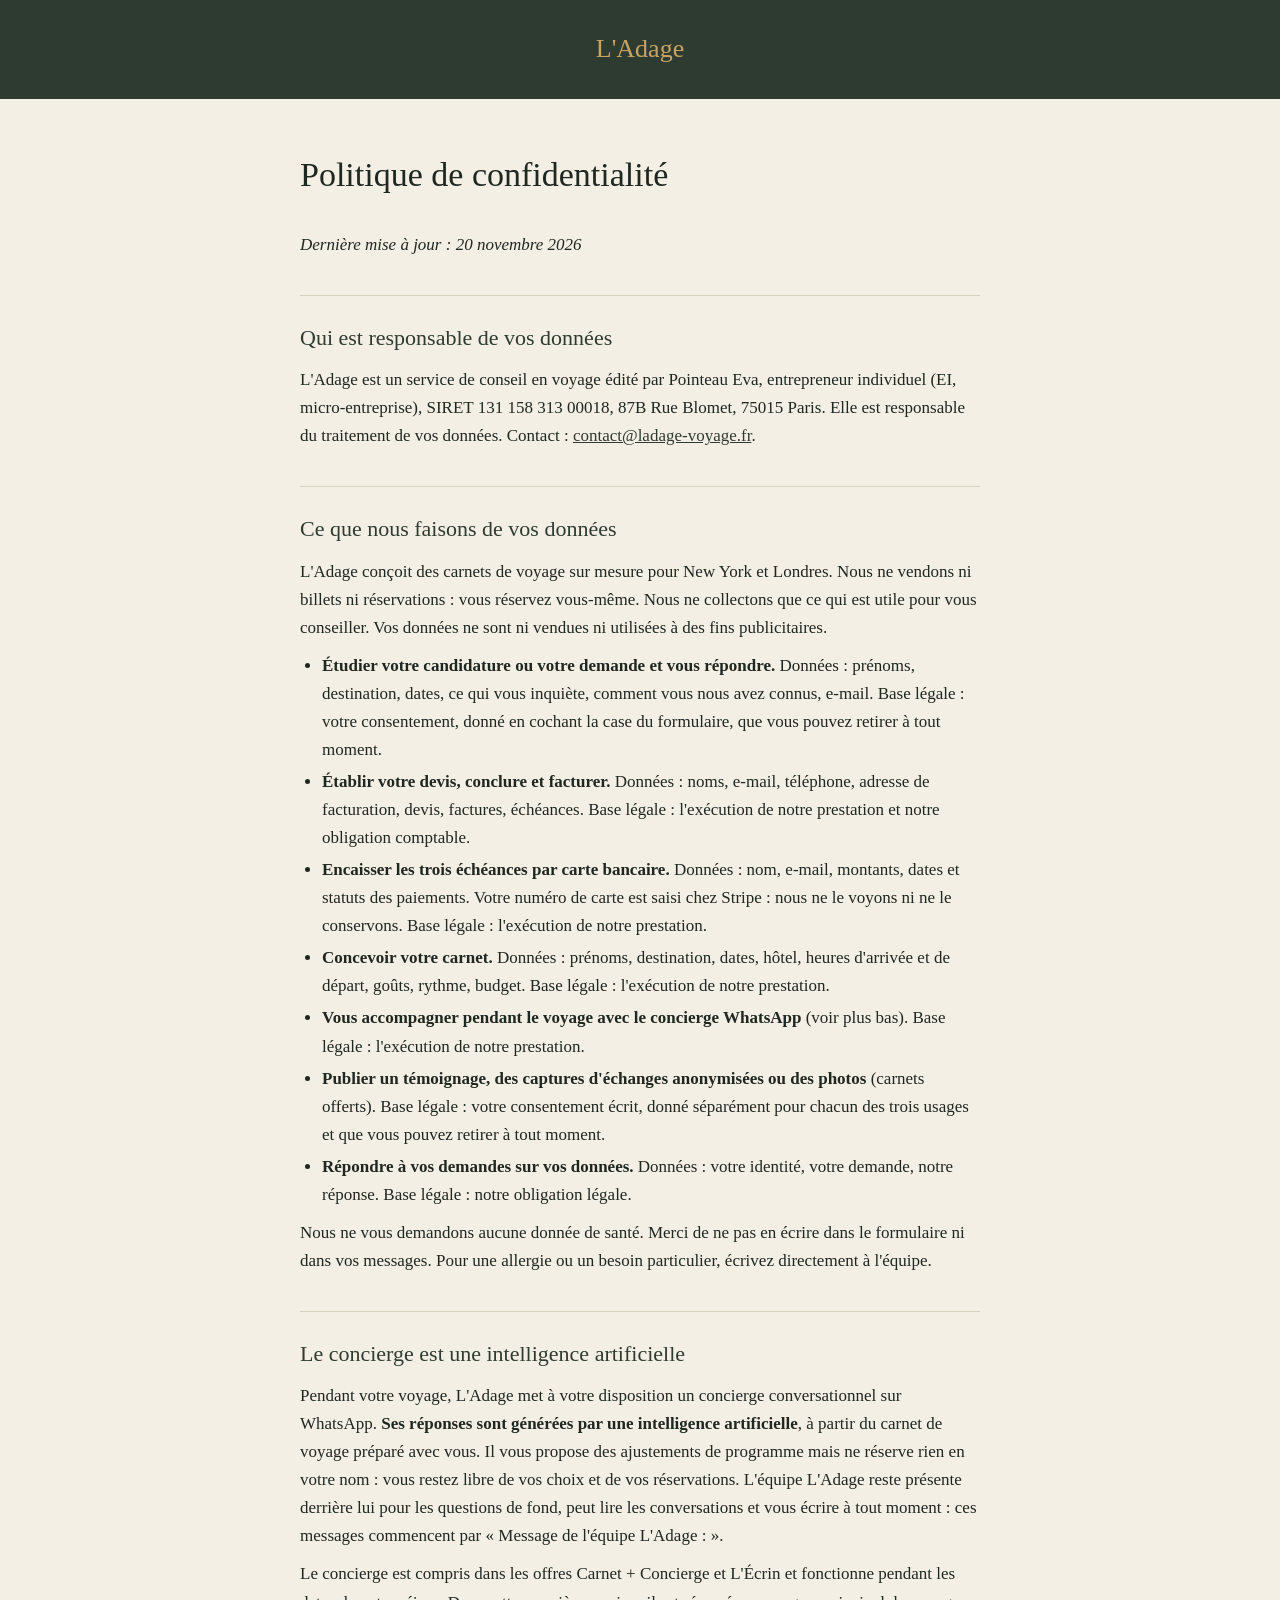
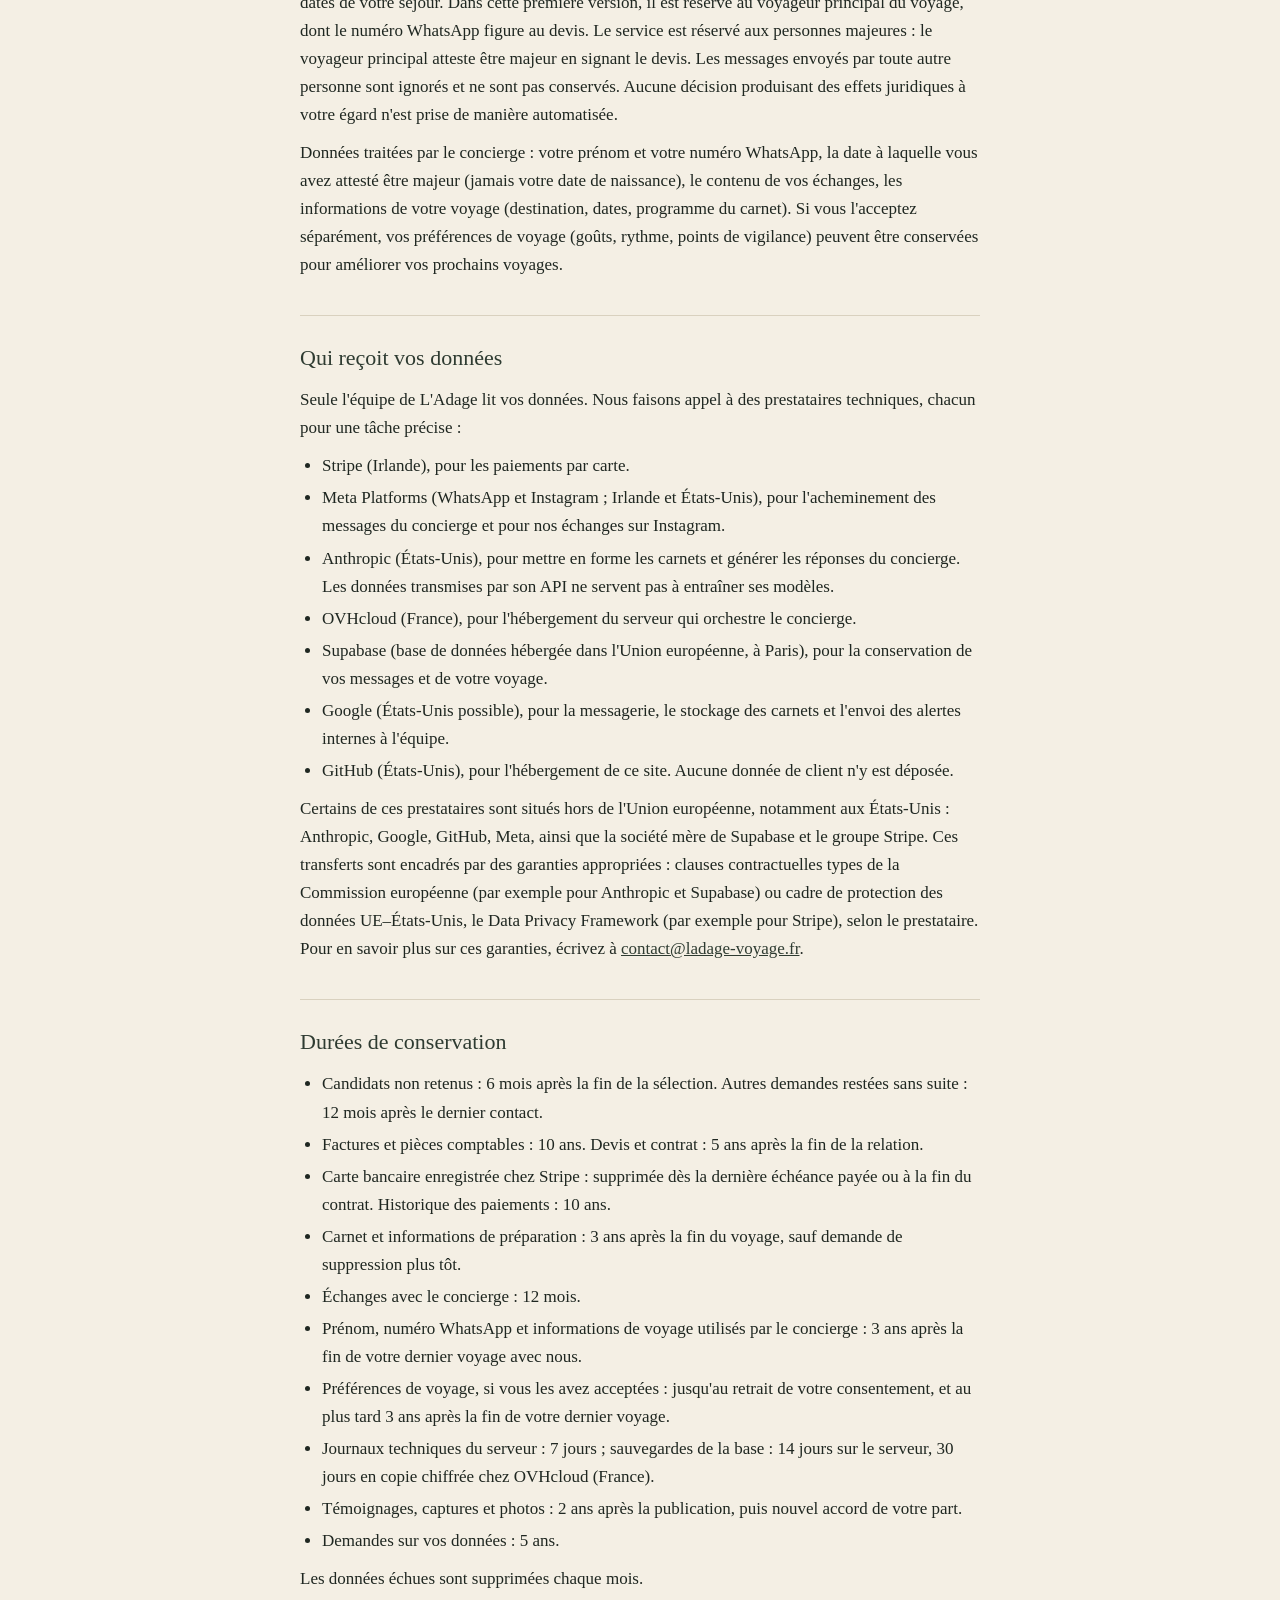
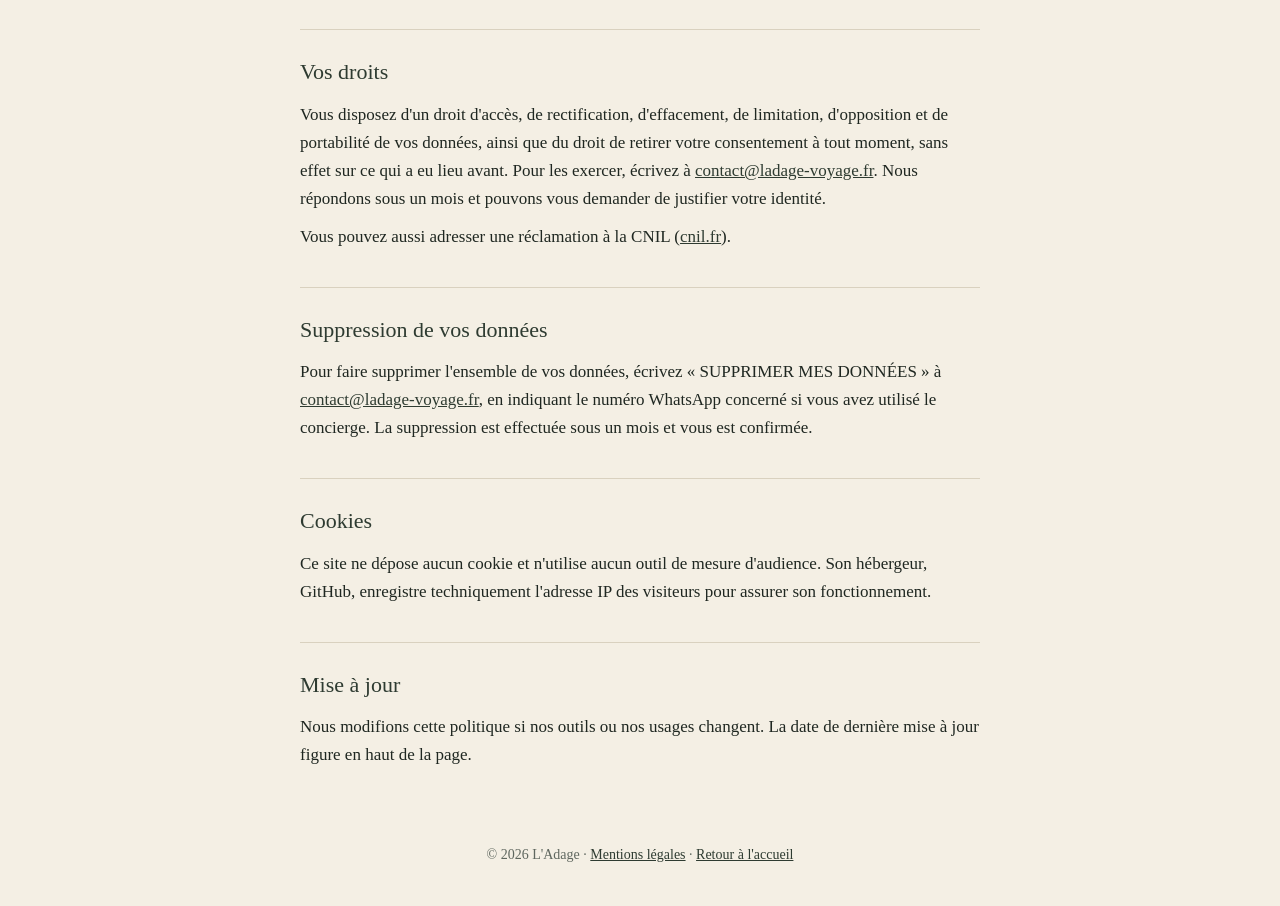
==== commit bec037c3: "Politique : retirer Calendly (non utilisé) Co-Authored-By: Claude Opus 5.5 <noreply@anthropic.com> C" ====
--- a/confidentialite.html
+++ b/confidentialite.html
@@ -62,10 +62,9 @@
     <li>OVHcloud (France), pour l'hébergement du serveur qui orchestre le concierge.</li>
     <li>Supabase (base de données hébergée dans l'Union européenne, à Paris), pour la conservation de vos messages et de votre voyage.</li>
     <li>Google (États-Unis possible), pour la messagerie, le stockage des carnets et l'envoi des alertes internes à l'équipe.</li>
-    <li>Calendly (États-Unis), pour la prise de rendez-vous des appels.</li>
     <li>GitHub (États-Unis), pour l'hébergement de ce site. Aucune donnée de client n'y est déposée.</li>
   </ul>
-  <p>Certains de ces prestataires sont situés hors de l'Union européenne, notamment aux États-Unis : Anthropic, Google, GitHub, Calendly, Meta, ainsi que la société mère de Supabase et le groupe Stripe. Ces transferts sont encadrés par des garanties appropriées : clauses contractuelles types de la Commission européenne (par exemple pour Anthropic et Supabase) ou cadre de protection des données UE–États-Unis, le Data Privacy Framework (par exemple pour Stripe), selon le prestataire. Pour en savoir plus sur ces garanties, écrivez à <a href="mailto:contact@ladage-voyage.fr">contact@ladage-voyage.fr</a>.</p>
+  <p>Certains de ces prestataires sont situés hors de l'Union européenne, notamment aux États-Unis : Anthropic, Google, GitHub, Meta, ainsi que la société mère de Supabase et le groupe Stripe. Ces transferts sont encadrés par des garanties appropriées : clauses contractuelles types de la Commission européenne (par exemple pour Anthropic et Supabase) ou cadre de protection des données UE–États-Unis, le Data Privacy Framework (par exemple pour Stripe), selon le prestataire. Pour en savoir plus sur ces garanties, écrivez à <a href="mailto:contact@ladage-voyage.fr">contact@ladage-voyage.fr</a>.</p>
 
   <h2>Durées de conservation</h2>
   <ul>
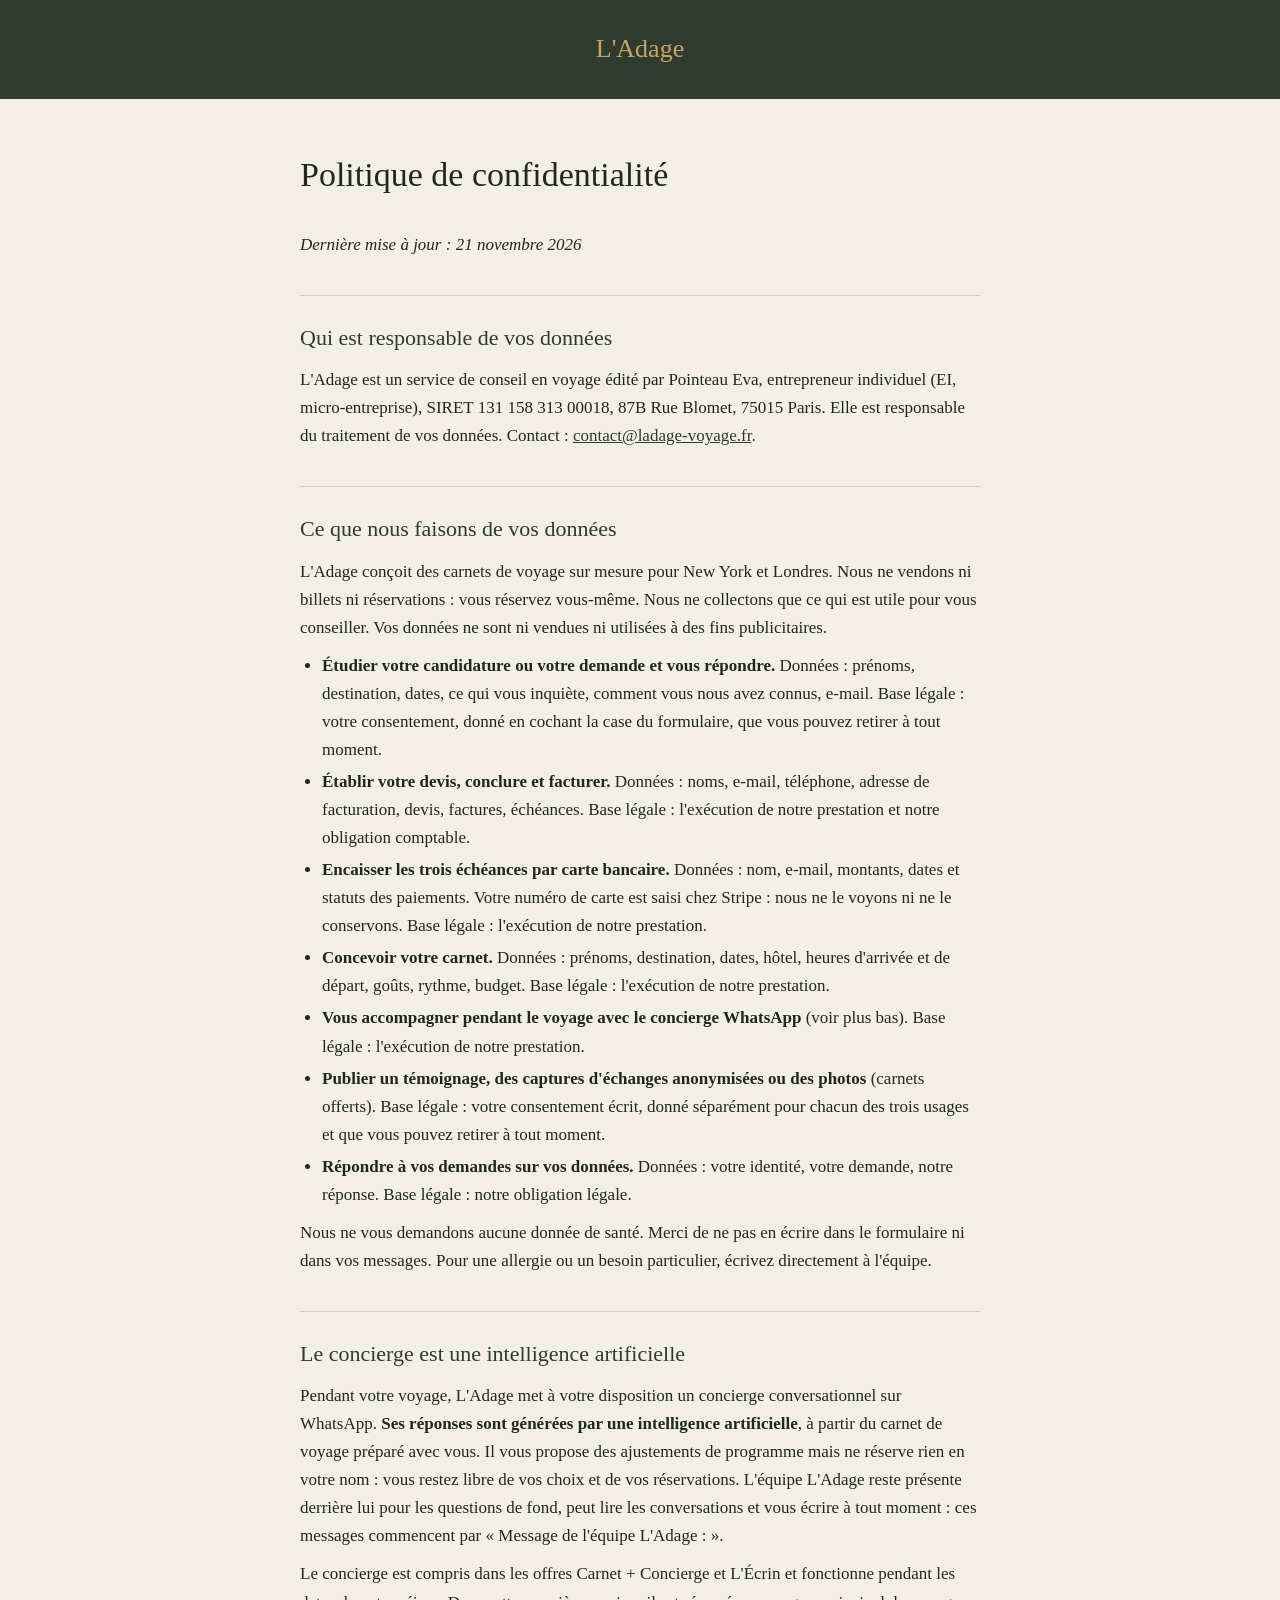
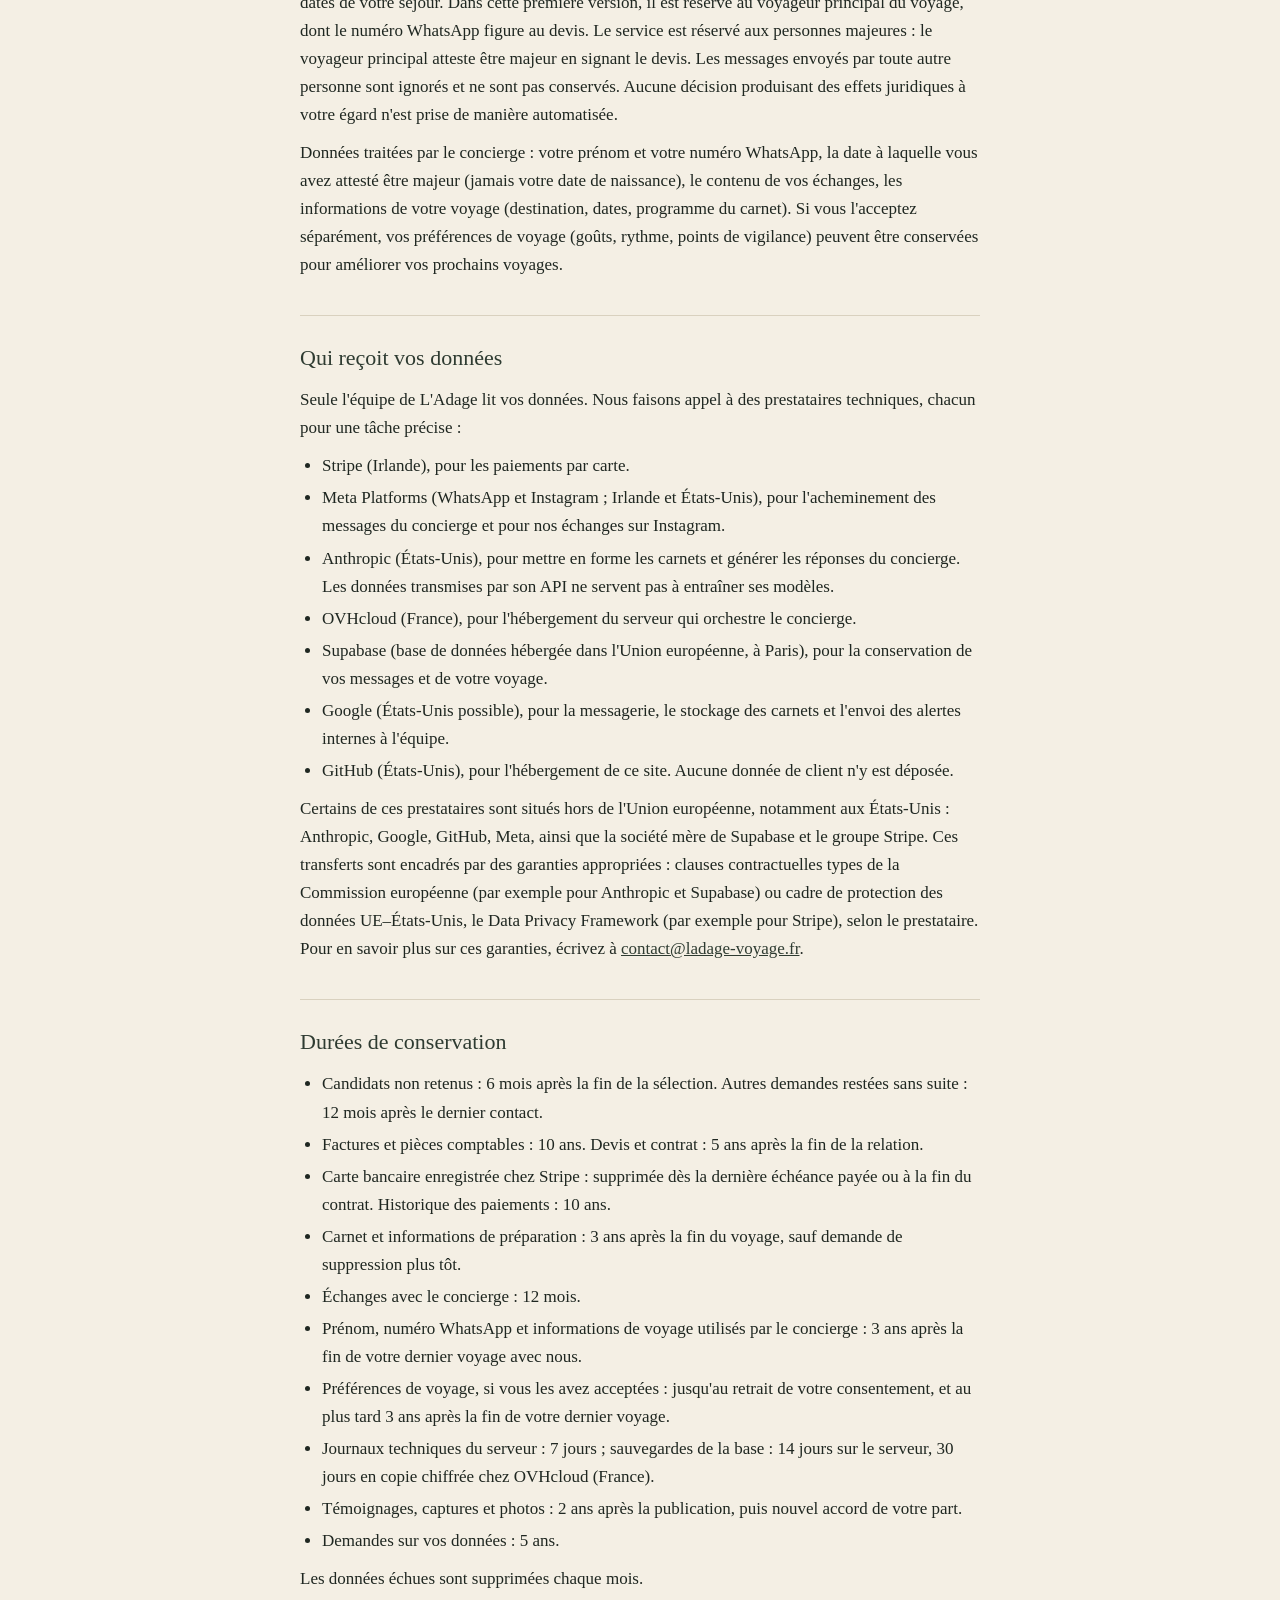
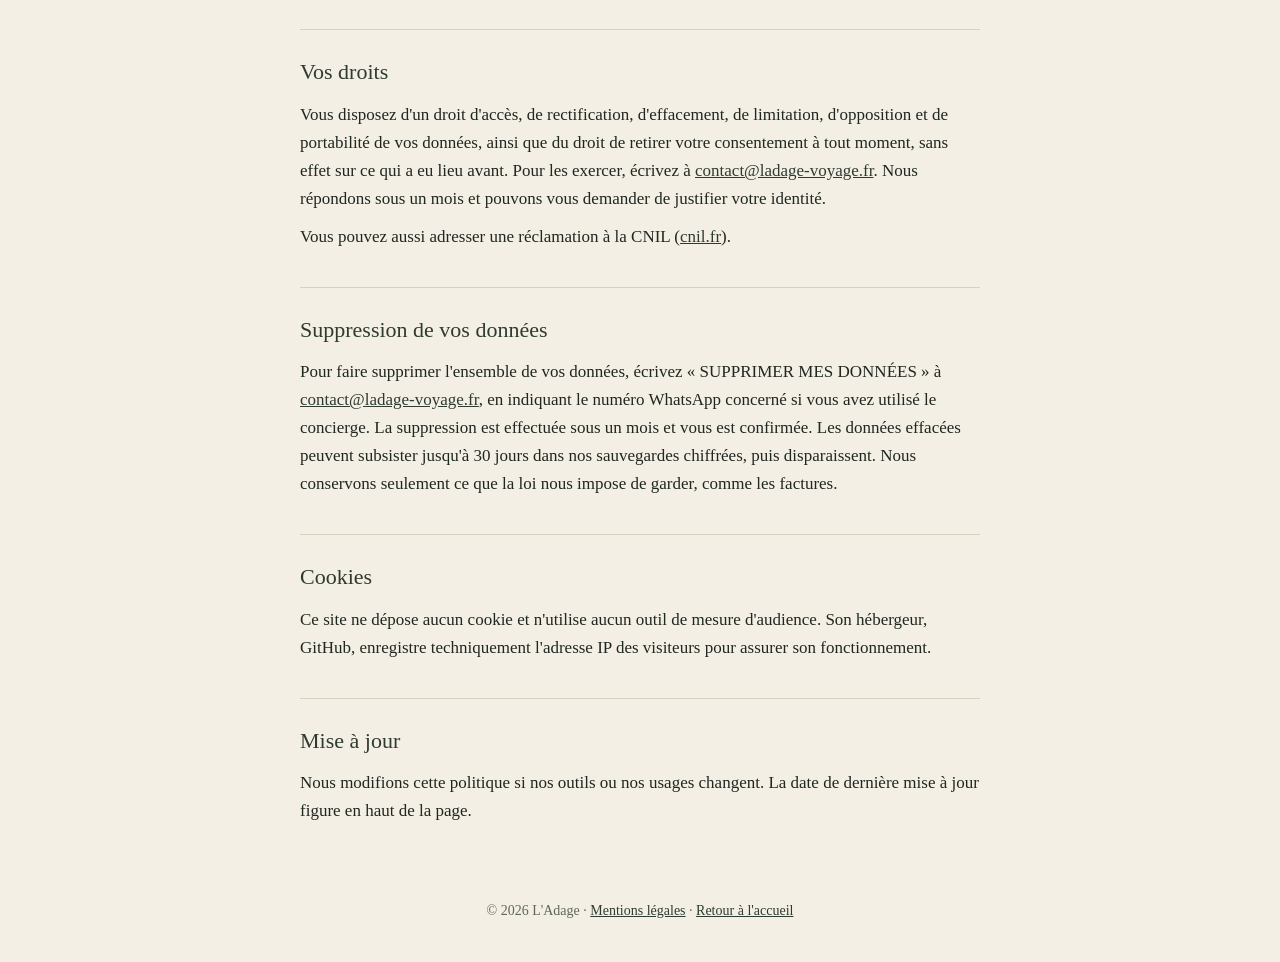
==== commit 12b75e4f: "Confidentialité : données effacées dans les sauvegardes jusqu'à 30 jours, pièces comptables conservé" ====
--- a/confidentialite.html
+++ b/confidentialite.html
@@ -30,7 +30,7 @@
 <header><a href="./">L'Adage</a></header>
 <main class="wrap">
   <h1>Politique de confidentialité</h1>
-  <p><em>Dernière mise à jour : 20 novembre 2026</em></p>
+  <p><em>Dernière mise à jour : 21 novembre 2026</em></p>
 
   <h2>Qui est responsable de vos données</h2>
   <p>L'Adage est un service de conseil en voyage édité par Pointeau Eva, entrepreneur individuel (EI, micro-entreprise), SIRET 131 158 313 00018, 87B Rue Blomet, 75015 Paris. Elle est responsable du traitement de vos données. Contact : <a href="mailto:contact@ladage-voyage.fr">contact@ladage-voyage.fr</a>.</p>
@@ -86,7 +86,7 @@
   <p>Vous pouvez aussi adresser une réclamation à la CNIL (<a href="https://www.cnil.fr">cnil.fr</a>).</p>
 
   <h2>Suppression de vos données</h2>
-  <p>Pour faire supprimer l'ensemble de vos données, écrivez « SUPPRIMER MES DONNÉES » à <a href="mailto:contact@ladage-voyage.fr">contact@ladage-voyage.fr</a>, en indiquant le numéro WhatsApp concerné si vous avez utilisé le concierge. La suppression est effectuée sous un mois et vous est confirmée.</p>
+  <p>Pour faire supprimer l'ensemble de vos données, écrivez « SUPPRIMER MES DONNÉES » à <a href="mailto:contact@ladage-voyage.fr">contact@ladage-voyage.fr</a>, en indiquant le numéro WhatsApp concerné si vous avez utilisé le concierge. La suppression est effectuée sous un mois et vous est confirmée. Les données effacées peuvent subsister jusqu'à 30 jours dans nos sauvegardes chiffrées, puis disparaissent. Nous conservons seulement ce que la loi nous impose de garder, comme les factures.</p>
 
   <h2>Cookies</h2>
   <p>Ce site ne dépose aucun cookie et n'utilise aucun outil de mesure d'audience. Son hébergeur, GitHub, enregistre techniquement l'adresse IP des visiteurs pour assurer son fonctionnement.</p>
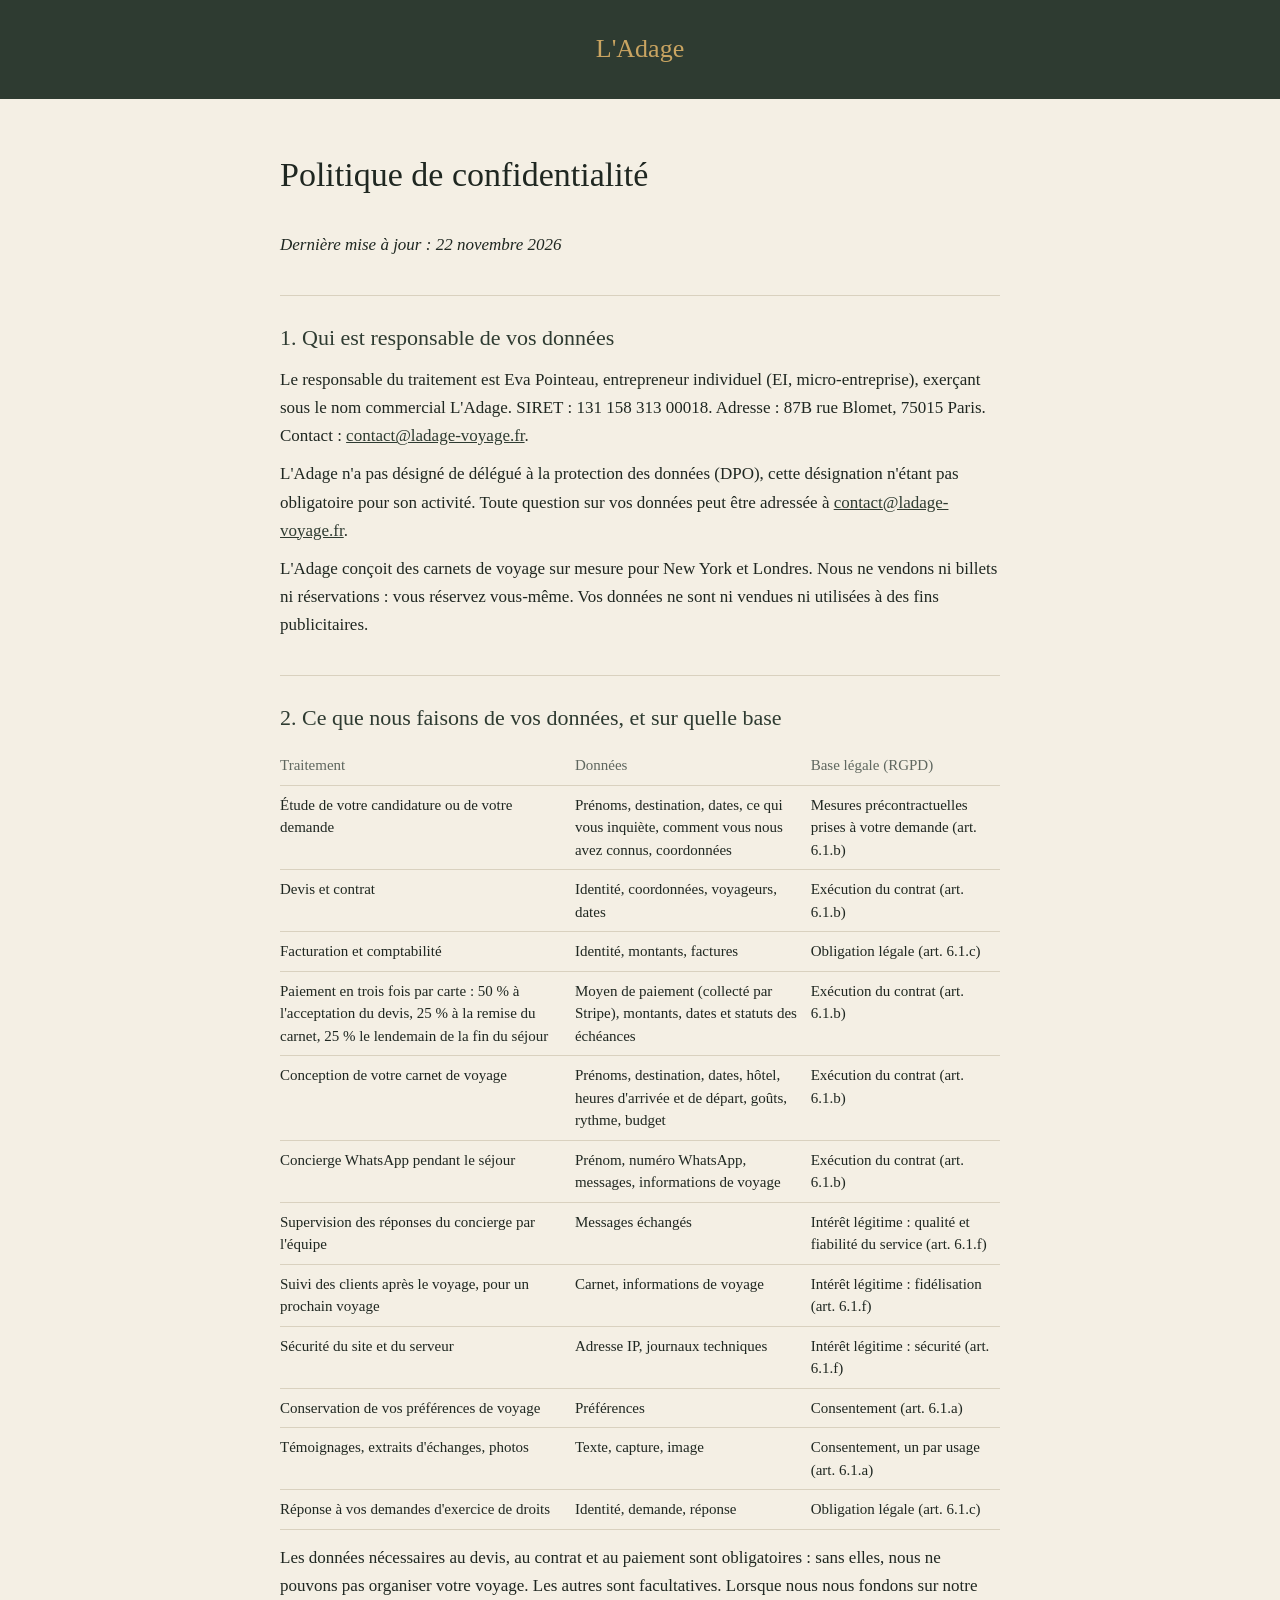
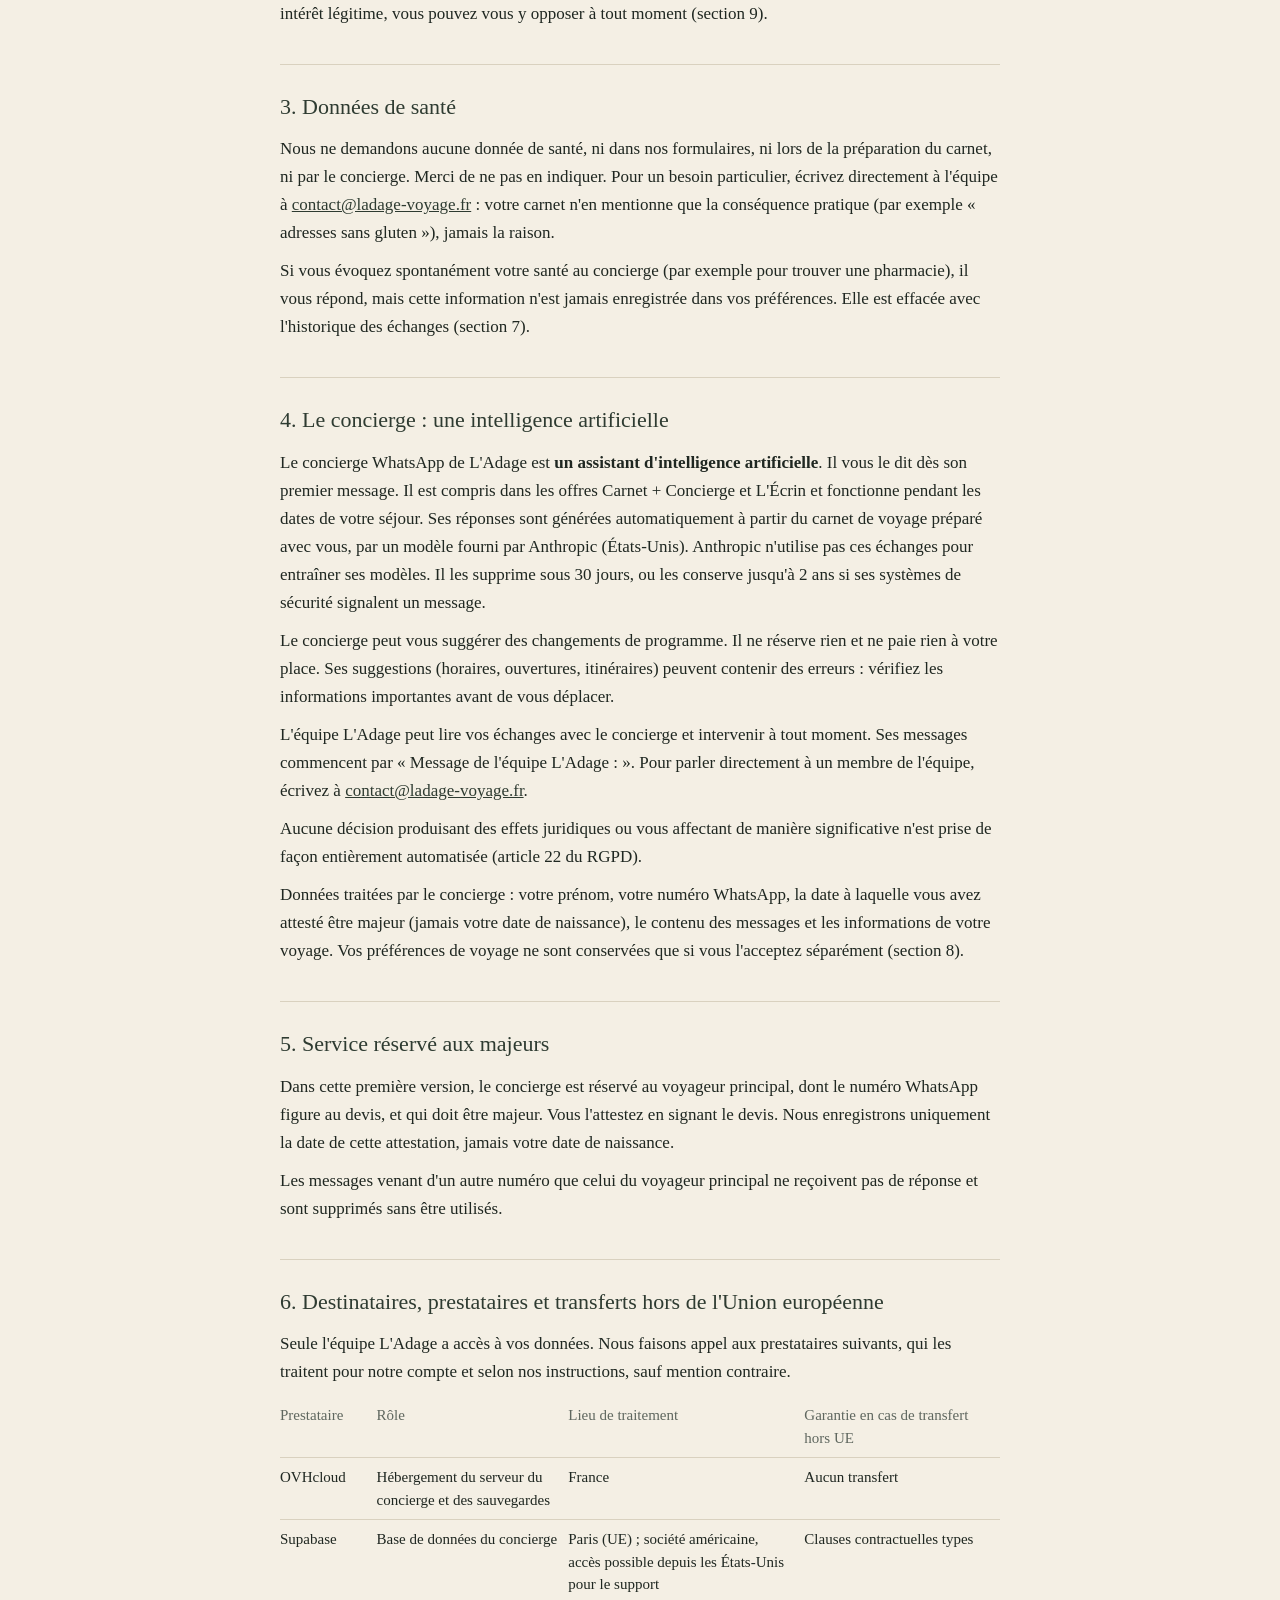
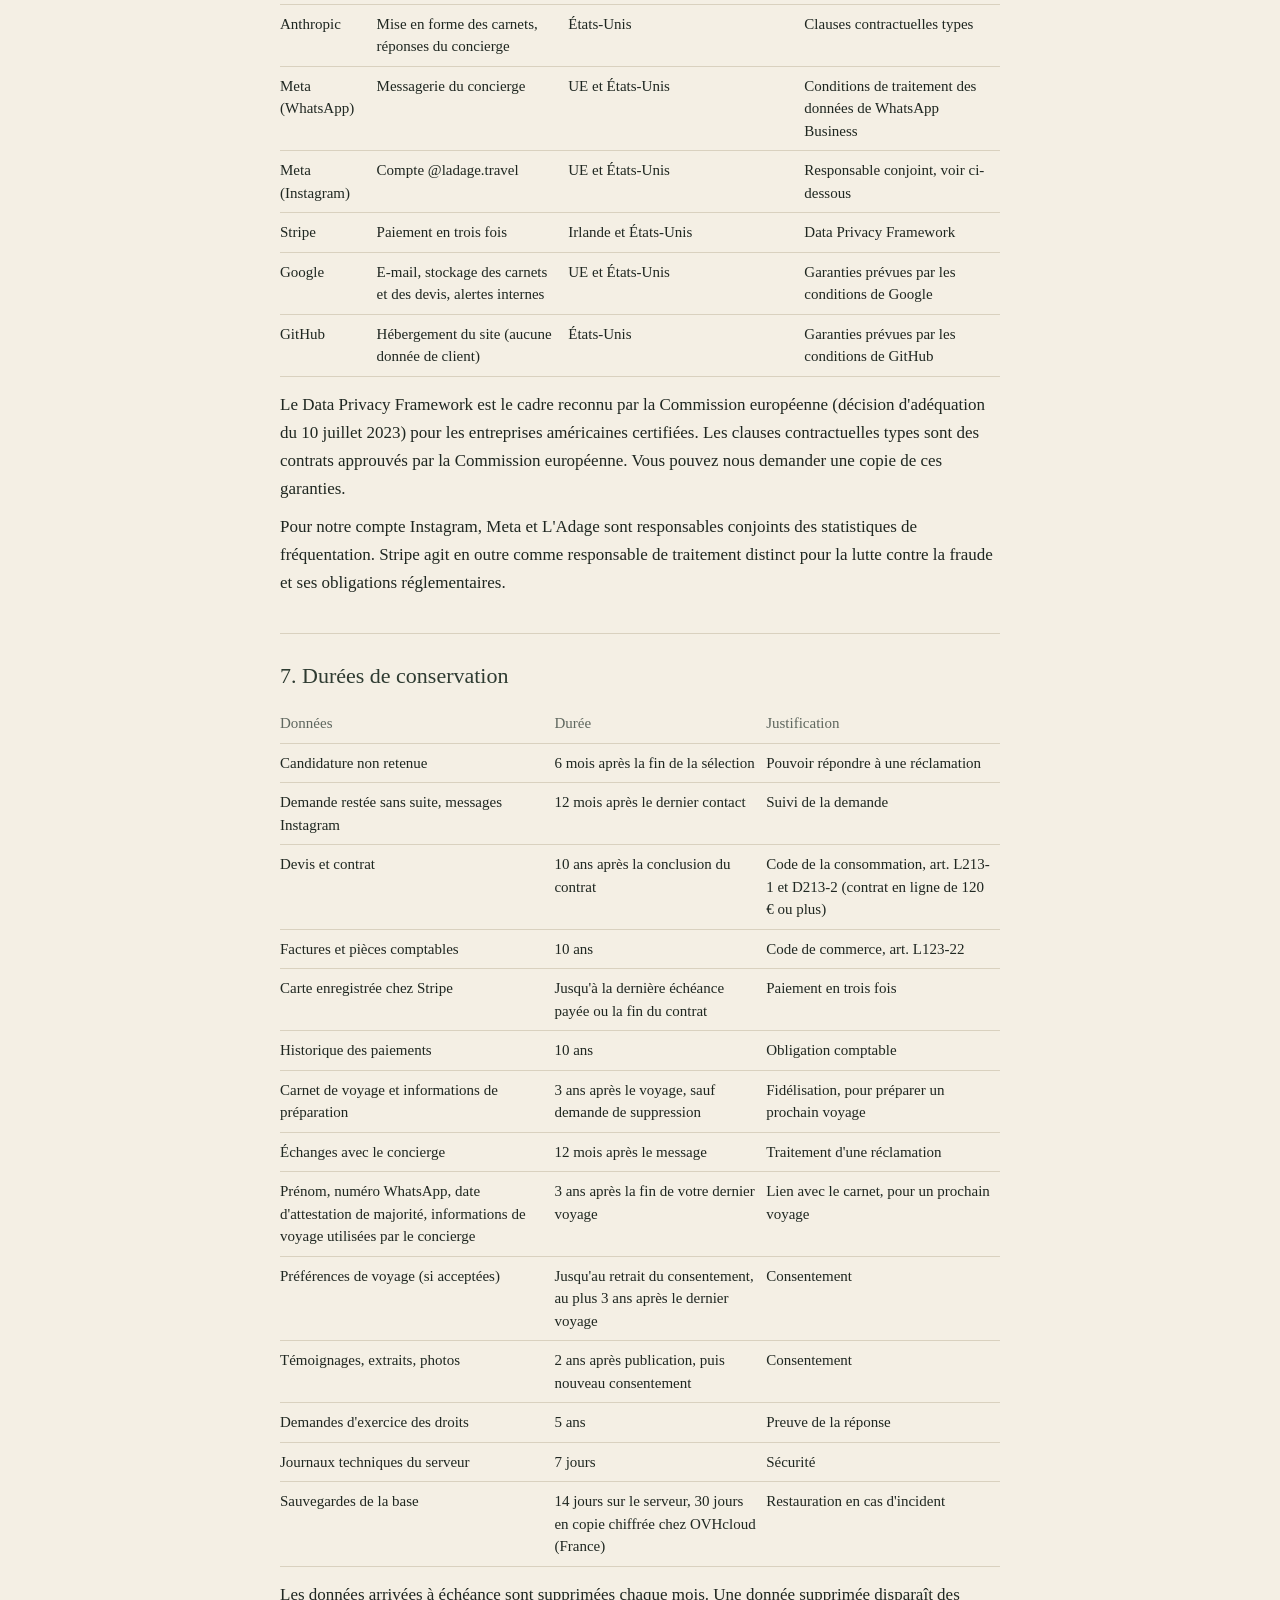
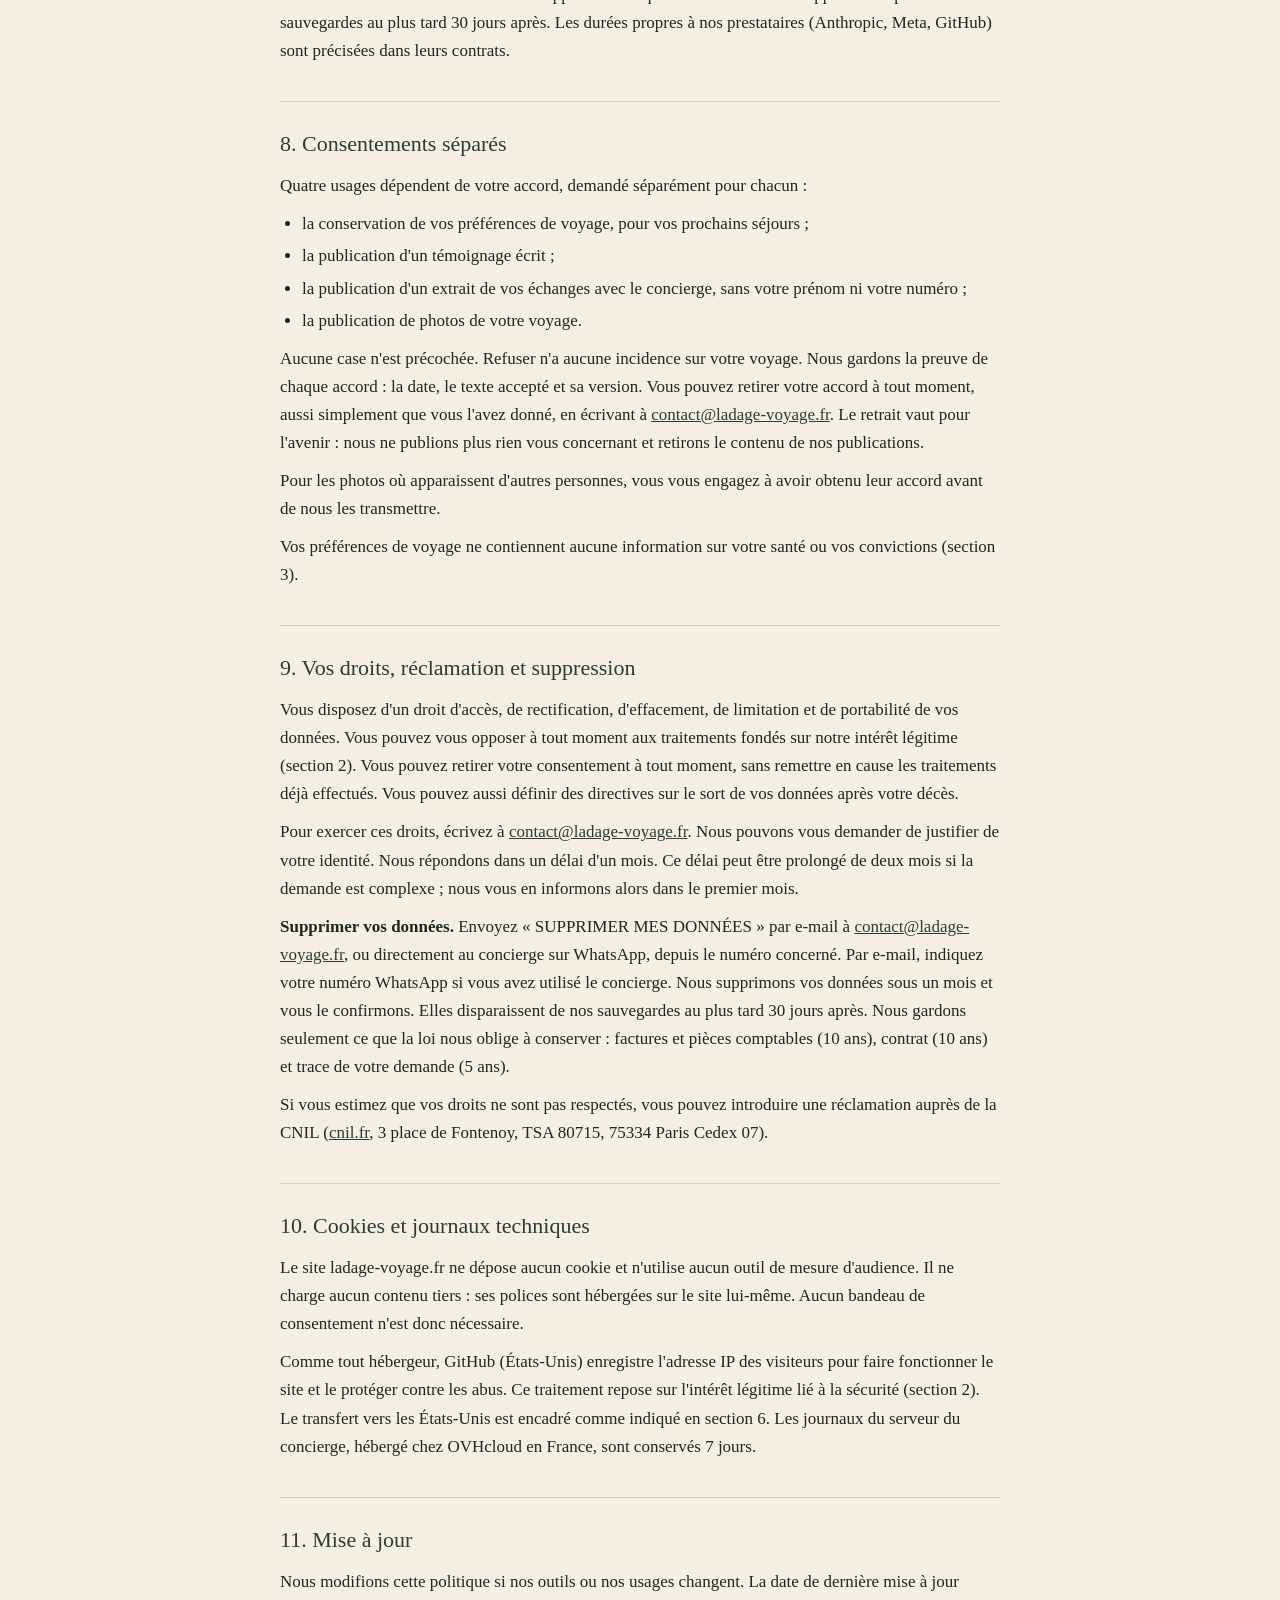
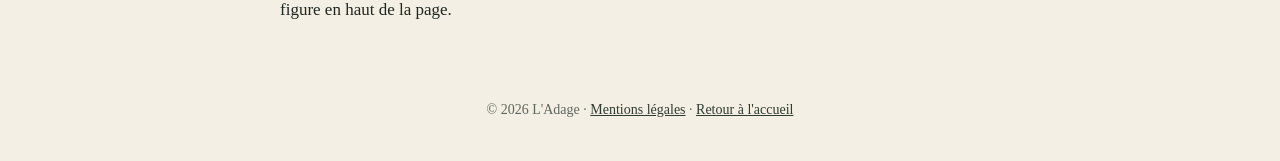
==== commit f428a0ce: "Confidentialité : politique validée par le juriste (22/11), alignée sur les décisions du 16 au 22/11" ====
--- a/confidentialite.html
+++ b/confidentialite.html
@@ -13,85 +13,136 @@
 body{margin:0;background:var(--ivoire);color:var(--encre);font:17px/1.65 var(--serif)}
 header{background:var(--vert);color:var(--ivoire);padding:28px 20px;text-align:center}
 header a{color:var(--laiton-clair);text-decoration:none;font-size:26px}
-.wrap{max-width:720px;margin:0 auto;padding:48px 20px 64px}
+.wrap{max-width:760px;margin:0 auto;padding:48px 20px 64px}
 h1{font-weight:400;font-size:34px;margin:0 0 28px}
 h2{font-weight:400;font-size:22px;margin:36px 0 10px;color:var(--vert);border-top:1px solid var(--filet);padding-top:24px}
 p{margin:0 0 10px}
-dl{margin:0;display:grid;grid-template-columns:max-content 1fr;gap:6px 18px}
-dt{color:var(--doux)}
-dd{margin:0}
 a{color:var(--vert)}
 ul{margin:0 0 10px;padding-left:22px}li{margin:0 0 4px}
+table{width:100%;border-collapse:collapse;margin:6px 0 14px;font-size:15px;line-height:1.5}
+th,td{text-align:left;vertical-align:top;padding:8px 10px 8px 0;border-bottom:1px solid var(--filet)}
+th{font-weight:400;color:var(--doux)}
 footer{text-align:center;font-size:14px;color:var(--doux);padding:0 20px 40px}
-@media (max-width:520px){dl{grid-template-columns:1fr}dt{margin-top:8px}}
+@media (max-width:600px){
+  table,thead,tbody,tr,th,td{display:block}
+  thead{position:absolute;left:-9999px}
+  tr{border-bottom:1px solid var(--filet);padding:8px 0}
+  td{border:0;padding:2px 0}
+  td::before{content:attr(data-l) " : ";color:var(--doux)}
+  td:first-child{font-weight:600}
+  td:first-child::before{content:none}
+}
 </style>
 </head>
 <body>
 <header><a href="./">L'Adage</a></header>
 <main class="wrap">
   <h1>Politique de confidentialité</h1>
-  <p><em>Dernière mise à jour : 21 novembre 2026</em></p>
+  <p><em>Dernière mise à jour : 22 novembre 2026</em></p>
 
-  <h2>Qui est responsable de vos données</h2>
-  <p>L'Adage est un service de conseil en voyage édité par Pointeau Eva, entrepreneur individuel (EI, micro-entreprise), SIRET 131 158 313 00018, 87B Rue Blomet, 75015 Paris. Elle est responsable du traitement de vos données. Contact : <a href="mailto:contact@ladage-voyage.fr">contact@ladage-voyage.fr</a>.</p>
+  <h2>1. Qui est responsable de vos données</h2>
+  <p>Le responsable du traitement est Eva Pointeau, entrepreneur individuel (EI, micro-entreprise), exerçant sous le nom commercial L'Adage. SIRET : 131 158 313 00018. Adresse : 87B rue Blomet, 75015 Paris. Contact : <a href="mailto:contact@ladage-voyage.fr">contact@ladage-voyage.fr</a>.</p>
+  <p>L'Adage n'a pas désigné de délégué à la protection des données (DPO), cette désignation n'étant pas obligatoire pour son activité. Toute question sur vos données peut être adressée à <a href="mailto:contact@ladage-voyage.fr">contact@ladage-voyage.fr</a>.</p>
+  <p>L'Adage conçoit des carnets de voyage sur mesure pour New York et Londres. Nous ne vendons ni billets ni réservations : vous réservez vous-même. Vos données ne sont ni vendues ni utilisées à des fins publicitaires.</p>
 
-  <h2>Ce que nous faisons de vos données</h2>
-  <p>L'Adage conçoit des carnets de voyage sur mesure pour New York et Londres. Nous ne vendons ni billets ni réservations : vous réservez vous-même. Nous ne collectons que ce qui est utile pour vous conseiller. Vos données ne sont ni vendues ni utilisées à des fins publicitaires.</p>
+  <h2>2. Ce que nous faisons de vos données, et sur quelle base</h2>
+  <table>
+    <thead><tr><th>Traitement</th><th>Données</th><th>Base légale (RGPD)</th></tr></thead>
+    <tbody>
+      <tr><td>Étude de votre candidature ou de votre demande</td><td data-l="Données">Prénoms, destination, dates, ce qui vous inquiète, comment vous nous avez connus, coordonnées</td><td data-l="Base légale">Mesures précontractuelles prises à votre demande (art. 6.1.b)</td></tr>
+      <tr><td>Devis et contrat</td><td data-l="Données">Identité, coordonnées, voyageurs, dates</td><td data-l="Base légale">Exécution du contrat (art. 6.1.b)</td></tr>
+      <tr><td>Facturation et comptabilité</td><td data-l="Données">Identité, montants, factures</td><td data-l="Base légale">Obligation légale (art. 6.1.c)</td></tr>
+      <tr><td>Paiement en trois fois par carte : 50 % à l'acceptation du devis, 25 % à la remise du carnet, 25 % le lendemain de la fin du séjour</td><td data-l="Données">Moyen de paiement (collecté par Stripe), montants, dates et statuts des échéances</td><td data-l="Base légale">Exécution du contrat (art. 6.1.b)</td></tr>
+      <tr><td>Conception de votre carnet de voyage</td><td data-l="Données">Prénoms, destination, dates, hôtel, heures d'arrivée et de départ, goûts, rythme, budget</td><td data-l="Base légale">Exécution du contrat (art. 6.1.b)</td></tr>
+      <tr><td>Concierge WhatsApp pendant le séjour</td><td data-l="Données">Prénom, numéro WhatsApp, messages, informations de voyage</td><td data-l="Base légale">Exécution du contrat (art. 6.1.b)</td></tr>
+      <tr><td>Supervision des réponses du concierge par l'équipe</td><td data-l="Données">Messages échangés</td><td data-l="Base légale">Intérêt légitime : qualité et fiabilité du service (art. 6.1.f)</td></tr>
+      <tr><td>Suivi des clients après le voyage, pour un prochain voyage</td><td data-l="Données">Carnet, informations de voyage</td><td data-l="Base légale">Intérêt légitime : fidélisation (art. 6.1.f)</td></tr>
+      <tr><td>Sécurité du site et du serveur</td><td data-l="Données">Adresse IP, journaux techniques</td><td data-l="Base légale">Intérêt légitime : sécurité (art. 6.1.f)</td></tr>
+      <tr><td>Conservation de vos préférences de voyage</td><td data-l="Données">Préférences</td><td data-l="Base légale">Consentement (art. 6.1.a)</td></tr>
+      <tr><td>Témoignages, extraits d'échanges, photos</td><td data-l="Données">Texte, capture, image</td><td data-l="Base légale">Consentement, un par usage (art. 6.1.a)</td></tr>
+      <tr><td>Réponse à vos demandes d'exercice de droits</td><td data-l="Données">Identité, demande, réponse</td><td data-l="Base légale">Obligation légale (art. 6.1.c)</td></tr>
+    </tbody>
+  </table>
+  <p>Les données nécessaires au devis, au contrat et au paiement sont obligatoires : sans elles, nous ne pouvons pas organiser votre voyage. Les autres sont facultatives. Lorsque nous nous fondons sur notre intérêt légitime, vous pouvez vous y opposer à tout moment (section 9).</p>
+
+  <h2>3. Données de santé</h2>
+  <p>Nous ne demandons aucune donnée de santé, ni dans nos formulaires, ni lors de la préparation du carnet, ni par le concierge. Merci de ne pas en indiquer. Pour un besoin particulier, écrivez directement à l'équipe à <a href="mailto:contact@ladage-voyage.fr">contact@ladage-voyage.fr</a> : votre carnet n'en mentionne que la conséquence pratique (par exemple « adresses sans gluten »), jamais la raison.</p>
+  <p>Si vous évoquez spontanément votre santé au concierge (par exemple pour trouver une pharmacie), il vous répond, mais cette information n'est jamais enregistrée dans vos préférences. Elle est effacée avec l'historique des échanges (section 7).</p>
+
+  <h2>4. Le concierge : une intelligence artificielle</h2>
+  <p>Le concierge WhatsApp de L'Adage est <strong>un assistant d'intelligence artificielle</strong>. Il vous le dit dès son premier message. Il est compris dans les offres Carnet + Concierge et L'Écrin et fonctionne pendant les dates de votre séjour. Ses réponses sont générées automatiquement à partir du carnet de voyage préparé avec vous, par un modèle fourni par Anthropic (États-Unis). Anthropic n'utilise pas ces échanges pour entraîner ses modèles. Il les supprime sous 30 jours, ou les conserve jusqu'à 2 ans si ses systèmes de sécurité signalent un message.</p>
+  <p>Le concierge peut vous suggérer des changements de programme. Il ne réserve rien et ne paie rien à votre place. Ses suggestions (horaires, ouvertures, itinéraires) peuvent contenir des erreurs : vérifiez les informations importantes avant de vous déplacer.</p>
+  <p>L'équipe L'Adage peut lire vos échanges avec le concierge et intervenir à tout moment. Ses messages commencent par « Message de l'équipe L'Adage : ». Pour parler directement à un membre de l'équipe, écrivez à <a href="mailto:contact@ladage-voyage.fr">contact@ladage-voyage.fr</a>.</p>
+  <p>Aucune décision produisant des effets juridiques ou vous affectant de manière significative n'est prise de façon entièrement automatisée (article 22 du RGPD).</p>
+  <p>Données traitées par le concierge : votre prénom, votre numéro WhatsApp, la date à laquelle vous avez attesté être majeur (jamais votre date de naissance), le contenu des messages et les informations de votre voyage. Vos préférences de voyage ne sont conservées que si vous l'acceptez séparément (section 8).</p>
+
+  <h2>5. Service réservé aux majeurs</h2>
+  <p>Dans cette première version, le concierge est réservé au voyageur principal, dont le numéro WhatsApp figure au devis, et qui doit être majeur. Vous l'attestez en signant le devis. Nous enregistrons uniquement la date de cette attestation, jamais votre date de naissance.</p>
+  <p>Les messages venant d'un autre numéro que celui du voyageur principal ne reçoivent pas de réponse et sont supprimés sans être utilisés.</p>
+
+  <h2>6. Destinataires, prestataires et transferts hors de l'Union européenne</h2>
+  <p>Seule l'équipe L'Adage a accès à vos données. Nous faisons appel aux prestataires suivants, qui les traitent pour notre compte et selon nos instructions, sauf mention contraire.</p>
+  <table>
+    <thead><tr><th>Prestataire</th><th>Rôle</th><th>Lieu de traitement</th><th>Garantie en cas de transfert hors UE</th></tr></thead>
+    <tbody>
+      <tr><td>OVHcloud</td><td data-l="Rôle">Hébergement du serveur du concierge et des sauvegardes</td><td data-l="Lieu">France</td><td data-l="Garantie">Aucun transfert</td></tr>
+      <tr><td>Supabase</td><td data-l="Rôle">Base de données du concierge</td><td data-l="Lieu">Paris (UE) ; société américaine, accès possible depuis les États-Unis pour le support</td><td data-l="Garantie">Clauses contractuelles types</td></tr>
+      <tr><td>Anthropic</td><td data-l="Rôle">Mise en forme des carnets, réponses du concierge</td><td data-l="Lieu">États-Unis</td><td data-l="Garantie">Clauses contractuelles types</td></tr>
+      <tr><td>Meta (WhatsApp)</td><td data-l="Rôle">Messagerie du concierge</td><td data-l="Lieu">UE et États-Unis</td><td data-l="Garantie">Conditions de traitement des données de WhatsApp Business</td></tr>
+      <tr><td>Meta (Instagram)</td><td data-l="Rôle">Compte @ladage.travel</td><td data-l="Lieu">UE et États-Unis</td><td data-l="Garantie">Responsable conjoint, voir ci-dessous</td></tr>
+      <tr><td>Stripe</td><td data-l="Rôle">Paiement en trois fois</td><td data-l="Lieu">Irlande et États-Unis</td><td data-l="Garantie">Data Privacy Framework</td></tr>
+      <tr><td>Google</td><td data-l="Rôle">E-mail, stockage des carnets et des devis, alertes internes</td><td data-l="Lieu">UE et États-Unis</td><td data-l="Garantie">Garanties prévues par les conditions de Google</td></tr>
+      <tr><td>GitHub</td><td data-l="Rôle">Hébergement du site (aucune donnée de client)</td><td data-l="Lieu">États-Unis</td><td data-l="Garantie">Garanties prévues par les conditions de GitHub</td></tr>
+    </tbody>
+  </table>
+  <p>Le Data Privacy Framework est le cadre reconnu par la Commission européenne (décision d'adéquation du 10 juillet 2023) pour les entreprises américaines certifiées. Les clauses contractuelles types sont des contrats approuvés par la Commission européenne. Vous pouvez nous demander une copie de ces garanties.</p>
+  <p>Pour notre compte Instagram, Meta et L'Adage sont responsables conjoints des statistiques de fréquentation. Stripe agit en outre comme responsable de traitement distinct pour la lutte contre la fraude et ses obligations réglementaires.</p>
+
+  <h2>7. Durées de conservation</h2>
+  <table>
+    <thead><tr><th>Données</th><th>Durée</th><th>Justification</th></tr></thead>
+    <tbody>
+      <tr><td>Candidature non retenue</td><td data-l="Durée">6 mois après la fin de la sélection</td><td data-l="Justification">Pouvoir répondre à une réclamation</td></tr>
+      <tr><td>Demande restée sans suite, messages Instagram</td><td data-l="Durée">12 mois après le dernier contact</td><td data-l="Justification">Suivi de la demande</td></tr>
+      <tr><td>Devis et contrat</td><td data-l="Durée">10 ans après la conclusion du contrat</td><td data-l="Justification">Code de la consommation, art. L213-1 et D213-2 (contrat en ligne de 120 € ou plus)</td></tr>
+      <tr><td>Factures et pièces comptables</td><td data-l="Durée">10 ans</td><td data-l="Justification">Code de commerce, art. L123-22</td></tr>
+      <tr><td>Carte enregistrée chez Stripe</td><td data-l="Durée">Jusqu'à la dernière échéance payée ou la fin du contrat</td><td data-l="Justification">Paiement en trois fois</td></tr>
+      <tr><td>Historique des paiements</td><td data-l="Durée">10 ans</td><td data-l="Justification">Obligation comptable</td></tr>
+      <tr><td>Carnet de voyage et informations de préparation</td><td data-l="Durée">3 ans après le voyage, sauf demande de suppression</td><td data-l="Justification">Fidélisation, pour préparer un prochain voyage</td></tr>
+      <tr><td>Échanges avec le concierge</td><td data-l="Durée">12 mois après le message</td><td data-l="Justification">Traitement d'une réclamation</td></tr>
+      <tr><td>Prénom, numéro WhatsApp, date d'attestation de majorité, informations de voyage utilisées par le concierge</td><td data-l="Durée">3 ans après la fin de votre dernier voyage</td><td data-l="Justification">Lien avec le carnet, pour un prochain voyage</td></tr>
+      <tr><td>Préférences de voyage (si acceptées)</td><td data-l="Durée">Jusqu'au retrait du consentement, au plus 3 ans après le dernier voyage</td><td data-l="Justification">Consentement</td></tr>
+      <tr><td>Témoignages, extraits, photos</td><td data-l="Durée">2 ans après publication, puis nouveau consentement</td><td data-l="Justification">Consentement</td></tr>
+      <tr><td>Demandes d'exercice des droits</td><td data-l="Durée">5 ans</td><td data-l="Justification">Preuve de la réponse</td></tr>
+      <tr><td>Journaux techniques du serveur</td><td data-l="Durée">7 jours</td><td data-l="Justification">Sécurité</td></tr>
+      <tr><td>Sauvegardes de la base</td><td data-l="Durée">14 jours sur le serveur, 30 jours en copie chiffrée chez OVHcloud (France)</td><td data-l="Justification">Restauration en cas d'incident</td></tr>
+    </tbody>
+  </table>
+  <p>Les données arrivées à échéance sont supprimées chaque mois. Une donnée supprimée disparaît des sauvegardes au plus tard 30 jours après. Les durées propres à nos prestataires (Anthropic, Meta, GitHub) sont précisées dans leurs contrats.</p>
+
+  <h2>8. Consentements séparés</h2>
+  <p>Quatre usages dépendent de votre accord, demandé séparément pour chacun :</p>
   <ul>
-    <li><strong>Étudier votre candidature ou votre demande et vous répondre.</strong> Données : prénoms, destination, dates, ce qui vous inquiète, comment vous nous avez connus, e-mail. Base légale : votre consentement, donné en cochant la case du formulaire, que vous pouvez retirer à tout moment.</li>
-    <li><strong>Établir votre devis, conclure et facturer.</strong> Données : noms, e-mail, téléphone, adresse de facturation, devis, factures, échéances. Base légale : l'exécution de notre prestation et notre obligation comptable.</li>
-    <li><strong>Encaisser les trois échéances par carte bancaire.</strong> Données : nom, e-mail, montants, dates et statuts des paiements. Votre numéro de carte est saisi chez Stripe : nous ne le voyons ni ne le conservons. Base légale : l'exécution de notre prestation.</li>
-    <li><strong>Concevoir votre carnet.</strong> Données : prénoms, destination, dates, hôtel, heures d'arrivée et de départ, goûts, rythme, budget. Base légale : l'exécution de notre prestation.</li>
-    <li><strong>Vous accompagner pendant le voyage avec le concierge WhatsApp</strong> (voir plus bas). Base légale : l'exécution de notre prestation.</li>
-    <li><strong>Publier un témoignage, des captures d'échanges anonymisées ou des photos</strong> (carnets offerts). Base légale : votre consentement écrit, donné séparément pour chacun des trois usages et que vous pouvez retirer à tout moment.</li>
-    <li><strong>Répondre à vos demandes sur vos données.</strong> Données : votre identité, votre demande, notre réponse. Base légale : notre obligation légale.</li>
+    <li>la conservation de vos préférences de voyage, pour vos prochains séjours ;</li>
+    <li>la publication d'un témoignage écrit ;</li>
+    <li>la publication d'un extrait de vos échanges avec le concierge, sans votre prénom ni votre numéro ;</li>
+    <li>la publication de photos de votre voyage.</li>
   </ul>
-  <p>Nous ne vous demandons aucune donnée de santé. Merci de ne pas en écrire dans le formulaire ni dans vos messages. Pour une allergie ou un besoin particulier, écrivez directement à l'équipe.</p>
+  <p>Aucune case n'est précochée. Refuser n'a aucune incidence sur votre voyage. Nous gardons la preuve de chaque accord : la date, le texte accepté et sa version. Vous pouvez retirer votre accord à tout moment, aussi simplement que vous l'avez donné, en écrivant à <a href="mailto:contact@ladage-voyage.fr">contact@ladage-voyage.fr</a>. Le retrait vaut pour l'avenir : nous ne publions plus rien vous concernant et retirons le contenu de nos publications.</p>
+  <p>Pour les photos où apparaissent d'autres personnes, vous vous engagez à avoir obtenu leur accord avant de nous les transmettre.</p>
+  <p>Vos préférences de voyage ne contiennent aucune information sur votre santé ou vos convictions (section 3).</p>
 
-  <h2>Le concierge est une intelligence artificielle</h2>
-  <p>Pendant votre voyage, L'Adage met à votre disposition un concierge conversationnel sur WhatsApp. <strong>Ses réponses sont générées par une intelligence artificielle</strong>, à partir du carnet de voyage préparé avec vous. Il vous propose des ajustements de programme mais ne réserve rien en votre nom : vous restez libre de vos choix et de vos réservations. L'équipe L'Adage reste présente derrière lui pour les questions de fond, peut lire les conversations et vous écrire à tout moment : ces messages commencent par « Message de l'équipe L'Adage : ».</p>
-  <p>Le concierge est compris dans les offres Carnet + Concierge et L'Écrin et fonctionne pendant les dates de votre séjour. Dans cette première version, il est réservé au voyageur principal du voyage, dont le numéro WhatsApp figure au devis. Le service est réservé aux personnes majeures : le voyageur principal atteste être majeur en signant le devis. Les messages envoyés par toute autre personne sont ignorés et ne sont pas conservés. Aucune décision produisant des effets juridiques à votre égard n'est prise de manière automatisée.</p>
-  <p>Données traitées par le concierge : votre prénom et votre numéro WhatsApp, la date à laquelle vous avez attesté être majeur (jamais votre date de naissance), le contenu de vos échanges, les informations de votre voyage (destination, dates, programme du carnet). Si vous l'acceptez séparément, vos préférences de voyage (goûts, rythme, points de vigilance) peuvent être conservées pour améliorer vos prochains voyages.</p>
+  <h2>9. Vos droits, réclamation et suppression</h2>
+  <p>Vous disposez d'un droit d'accès, de rectification, d'effacement, de limitation et de portabilité de vos données. Vous pouvez vous opposer à tout moment aux traitements fondés sur notre intérêt légitime (section 2). Vous pouvez retirer votre consentement à tout moment, sans remettre en cause les traitements déjà effectués. Vous pouvez aussi définir des directives sur le sort de vos données après votre décès.</p>
+  <p>Pour exercer ces droits, écrivez à <a href="mailto:contact@ladage-voyage.fr">contact@ladage-voyage.fr</a>. Nous pouvons vous demander de justifier de votre identité. Nous répondons dans un délai d'un mois. Ce délai peut être prolongé de deux mois si la demande est complexe ; nous vous en informons alors dans le premier mois.</p>
+  <p><strong>Supprimer vos données.</strong> Envoyez « SUPPRIMER MES DONNÉES » par e-mail à <a href="mailto:contact@ladage-voyage.fr">contact@ladage-voyage.fr</a>, ou directement au concierge sur WhatsApp, depuis le numéro concerné. Par e-mail, indiquez votre numéro WhatsApp si vous avez utilisé le concierge. Nous supprimons vos données sous un mois et vous le confirmons. Elles disparaissent de nos sauvegardes au plus tard 30 jours après. Nous gardons seulement ce que la loi nous oblige à conserver : factures et pièces comptables (10 ans), contrat (10 ans) et trace de votre demande (5 ans).</p>
+  <p>Si vous estimez que vos droits ne sont pas respectés, vous pouvez introduire une réclamation auprès de la CNIL (<a href="https://www.cnil.fr">cnil.fr</a>, 3 place de Fontenoy, TSA 80715, 75334 Paris Cedex 07).</p>
 
-  <h2>Qui reçoit vos données</h2>
-  <p>Seule l'équipe de L'Adage lit vos données. Nous faisons appel à des prestataires techniques, chacun pour une tâche précise :</p>
-  <ul>
-    <li>Stripe (Irlande), pour les paiements par carte.</li>
-    <li>Meta Platforms (WhatsApp et Instagram ; Irlande et États-Unis), pour l'acheminement des messages du concierge et pour nos échanges sur Instagram.</li>
-    <li>Anthropic (États-Unis), pour mettre en forme les carnets et générer les réponses du concierge. Les données transmises par son API ne servent pas à entraîner ses modèles.</li>
-    <li>OVHcloud (France), pour l'hébergement du serveur qui orchestre le concierge.</li>
-    <li>Supabase (base de données hébergée dans l'Union européenne, à Paris), pour la conservation de vos messages et de votre voyage.</li>
-    <li>Google (États-Unis possible), pour la messagerie, le stockage des carnets et l'envoi des alertes internes à l'équipe.</li>
-    <li>GitHub (États-Unis), pour l'hébergement de ce site. Aucune donnée de client n'y est déposée.</li>
-  </ul>
-  <p>Certains de ces prestataires sont situés hors de l'Union européenne, notamment aux États-Unis : Anthropic, Google, GitHub, Meta, ainsi que la société mère de Supabase et le groupe Stripe. Ces transferts sont encadrés par des garanties appropriées : clauses contractuelles types de la Commission européenne (par exemple pour Anthropic et Supabase) ou cadre de protection des données UE–États-Unis, le Data Privacy Framework (par exemple pour Stripe), selon le prestataire. Pour en savoir plus sur ces garanties, écrivez à <a href="mailto:contact@ladage-voyage.fr">contact@ladage-voyage.fr</a>.</p>
+  <h2>10. Cookies et journaux techniques</h2>
+  <p>Le site ladage-voyage.fr ne dépose aucun cookie et n'utilise aucun outil de mesure d'audience. Il ne charge aucun contenu tiers : ses polices sont hébergées sur le site lui-même. Aucun bandeau de consentement n'est donc nécessaire.</p>
+  <p>Comme tout hébergeur, GitHub (États-Unis) enregistre l'adresse IP des visiteurs pour faire fonctionner le site et le protéger contre les abus. Ce traitement repose sur l'intérêt légitime lié à la sécurité (section 2). Le transfert vers les États-Unis est encadré comme indiqué en section 6. Les journaux du serveur du concierge, hébergé chez OVHcloud en France, sont conservés 7 jours.</p>
 
-  <h2>Durées de conservation</h2>
-  <ul>
-    <li>Candidats non retenus : 6 mois après la fin de la sélection. Autres demandes restées sans suite : 12 mois après le dernier contact.</li>
-    <li>Factures et pièces comptables : 10 ans. Devis et contrat : 5 ans après la fin de la relation.</li>
-    <li>Carte bancaire enregistrée chez Stripe : supprimée dès la dernière échéance payée ou à la fin du contrat. Historique des paiements : 10 ans.</li>
-    <li>Carnet et informations de préparation : 3 ans après la fin du voyage, sauf demande de suppression plus tôt.</li>
-    <li>Échanges avec le concierge : 12 mois.</li>
-    <li>Prénom, numéro WhatsApp et informations de voyage utilisés par le concierge : 3 ans après la fin de votre dernier voyage avec nous.</li>
-    <li>Préférences de voyage, si vous les avez acceptées : jusqu'au retrait de votre consentement, et au plus tard 3 ans après la fin de votre dernier voyage.</li>
-    <li>Journaux techniques du serveur : 7 jours ; sauvegardes de la base : 14 jours sur le serveur, 30 jours en copie chiffrée chez OVHcloud (France).</li>
-    <li>Témoignages, captures et photos : 2 ans après la publication, puis nouvel accord de votre part.</li>
-    <li>Demandes sur vos données : 5 ans.</li>
-  </ul>
-  <p>Les données échues sont supprimées chaque mois.</p>
-
-  <h2>Vos droits</h2>
-  <p>Vous disposez d'un droit d'accès, de rectification, d'effacement, de limitation, d'opposition et de portabilité de vos données, ainsi que du droit de retirer votre consentement à tout moment, sans effet sur ce qui a eu lieu avant. Pour les exercer, écrivez à <a href="mailto:contact@ladage-voyage.fr">contact@ladage-voyage.fr</a>. Nous répondons sous un mois et pouvons vous demander de justifier votre identité.</p>
-  <p>Vous pouvez aussi adresser une réclamation à la CNIL (<a href="https://www.cnil.fr">cnil.fr</a>).</p>
-
-  <h2>Suppression de vos données</h2>
-  <p>Pour faire supprimer l'ensemble de vos données, écrivez « SUPPRIMER MES DONNÉES » à <a href="mailto:contact@ladage-voyage.fr">contact@ladage-voyage.fr</a>, en indiquant le numéro WhatsApp concerné si vous avez utilisé le concierge. La suppression est effectuée sous un mois et vous est confirmée. Les données effacées peuvent subsister jusqu'à 30 jours dans nos sauvegardes chiffrées, puis disparaissent. Nous conservons seulement ce que la loi nous impose de garder, comme les factures.</p>
-
-  <h2>Cookies</h2>
-  <p>Ce site ne dépose aucun cookie et n'utilise aucun outil de mesure d'audience. Son hébergeur, GitHub, enregistre techniquement l'adresse IP des visiteurs pour assurer son fonctionnement.</p>
-
-  <h2>Mise à jour</h2>
+  <h2>11. Mise à jour</h2>
   <p>Nous modifions cette politique si nos outils ou nos usages changent. La date de dernière mise à jour figure en haut de la page.</p>
 </main>
 <footer>© 2026 L'Adage · <a href="mentions-legales.html">Mentions légales</a> · <a href="./">Retour à l'accueil</a></footer>
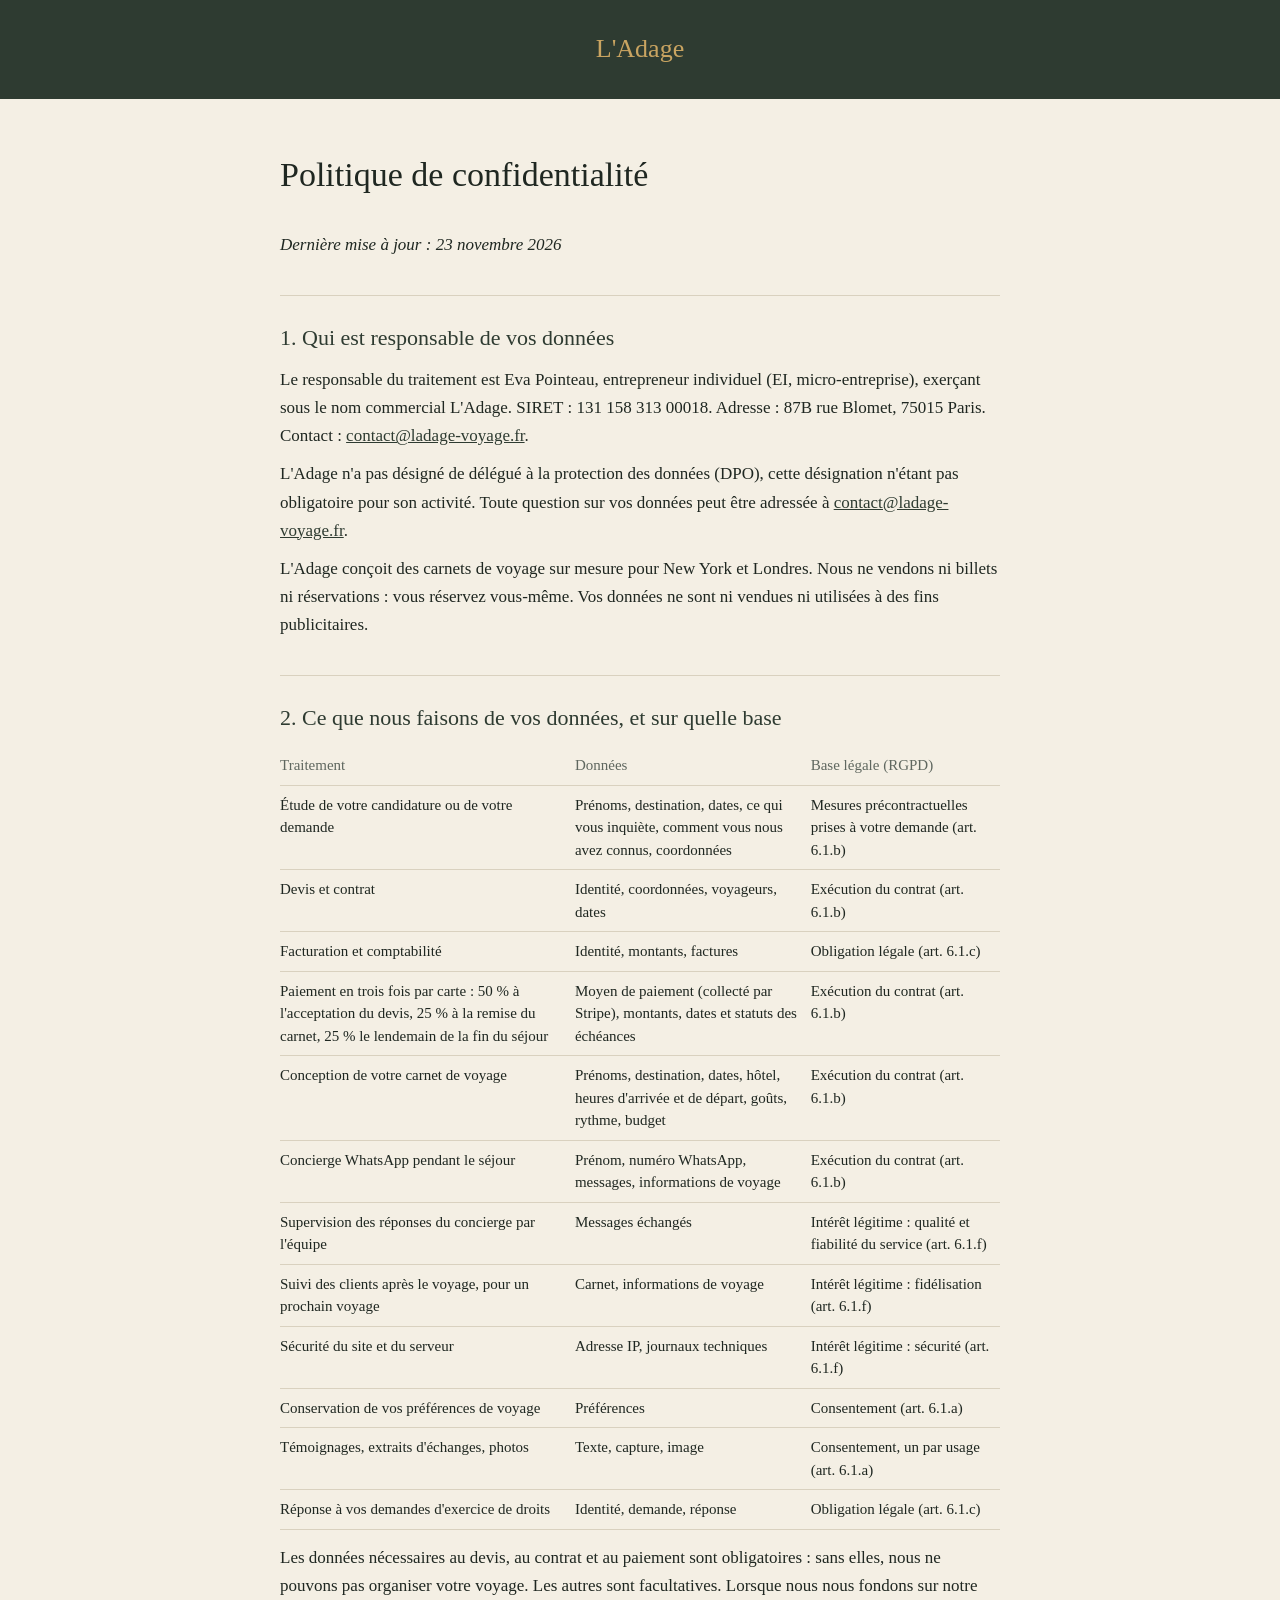
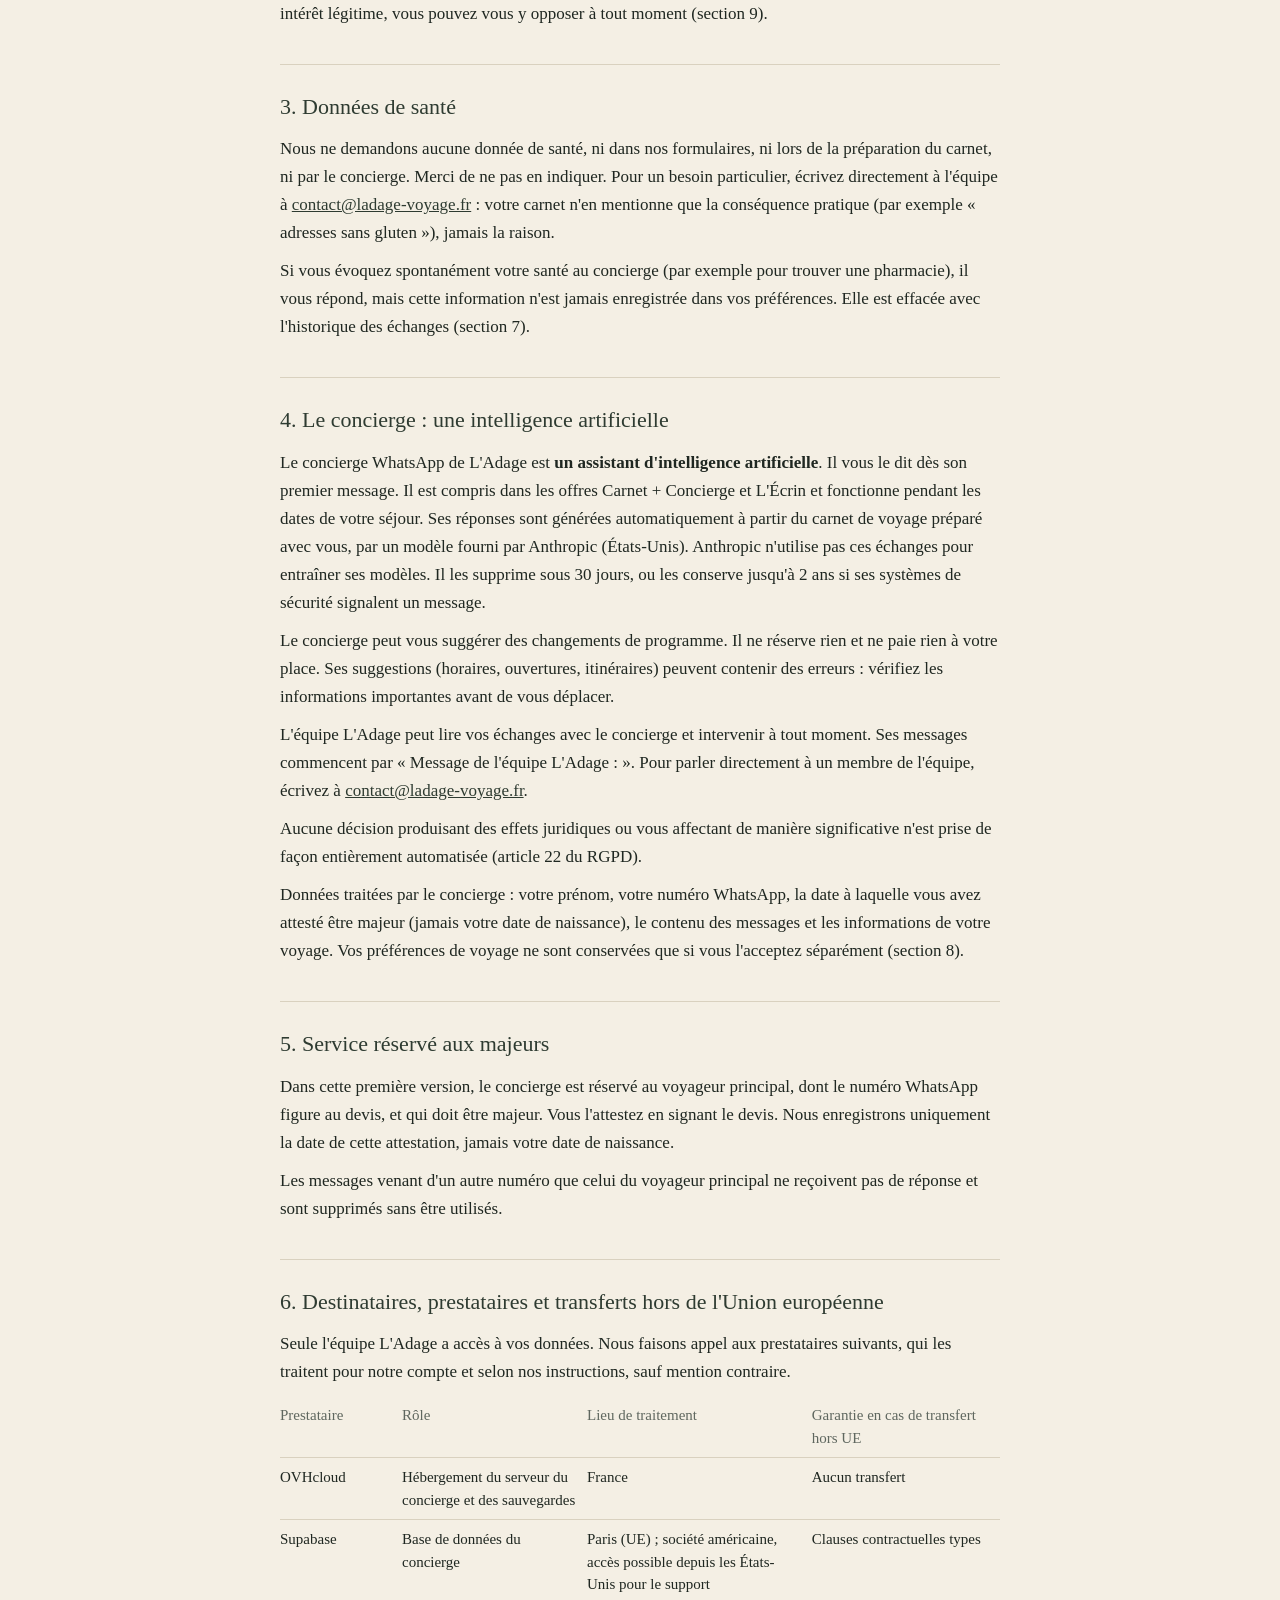
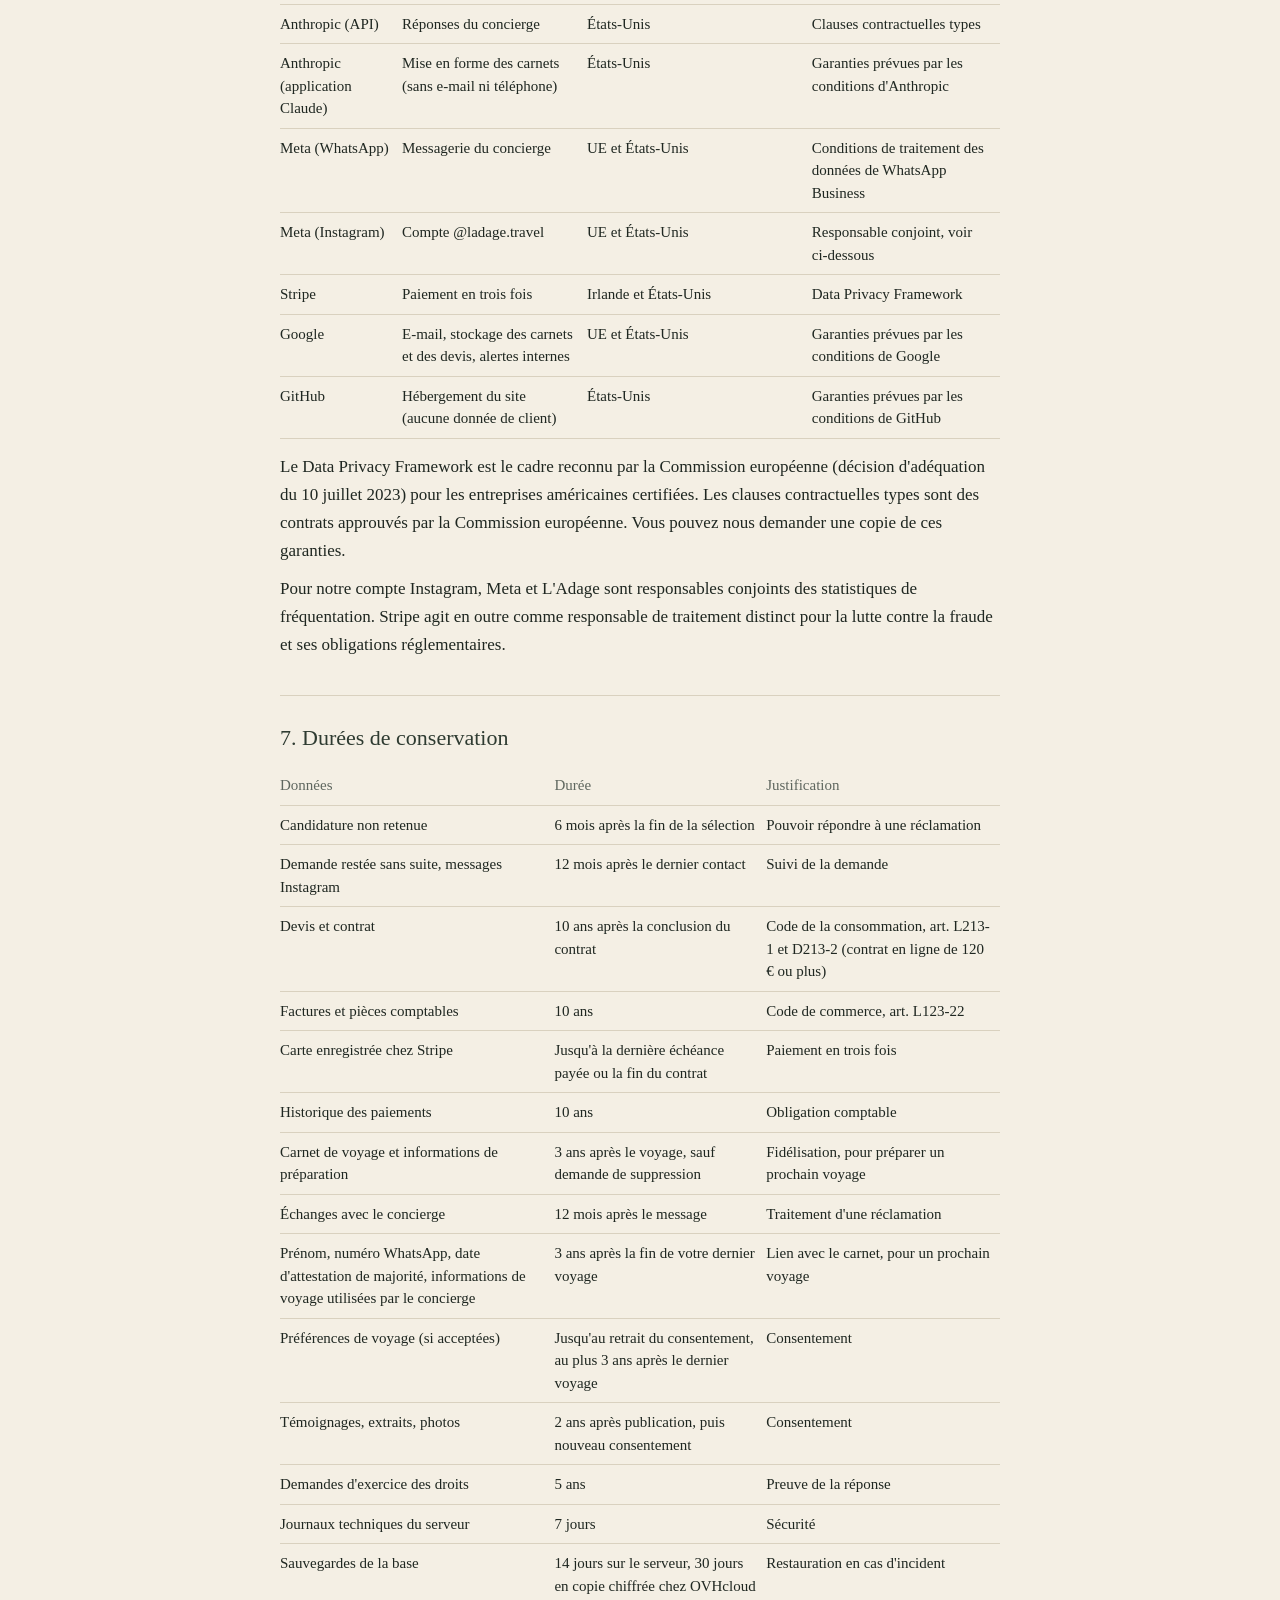
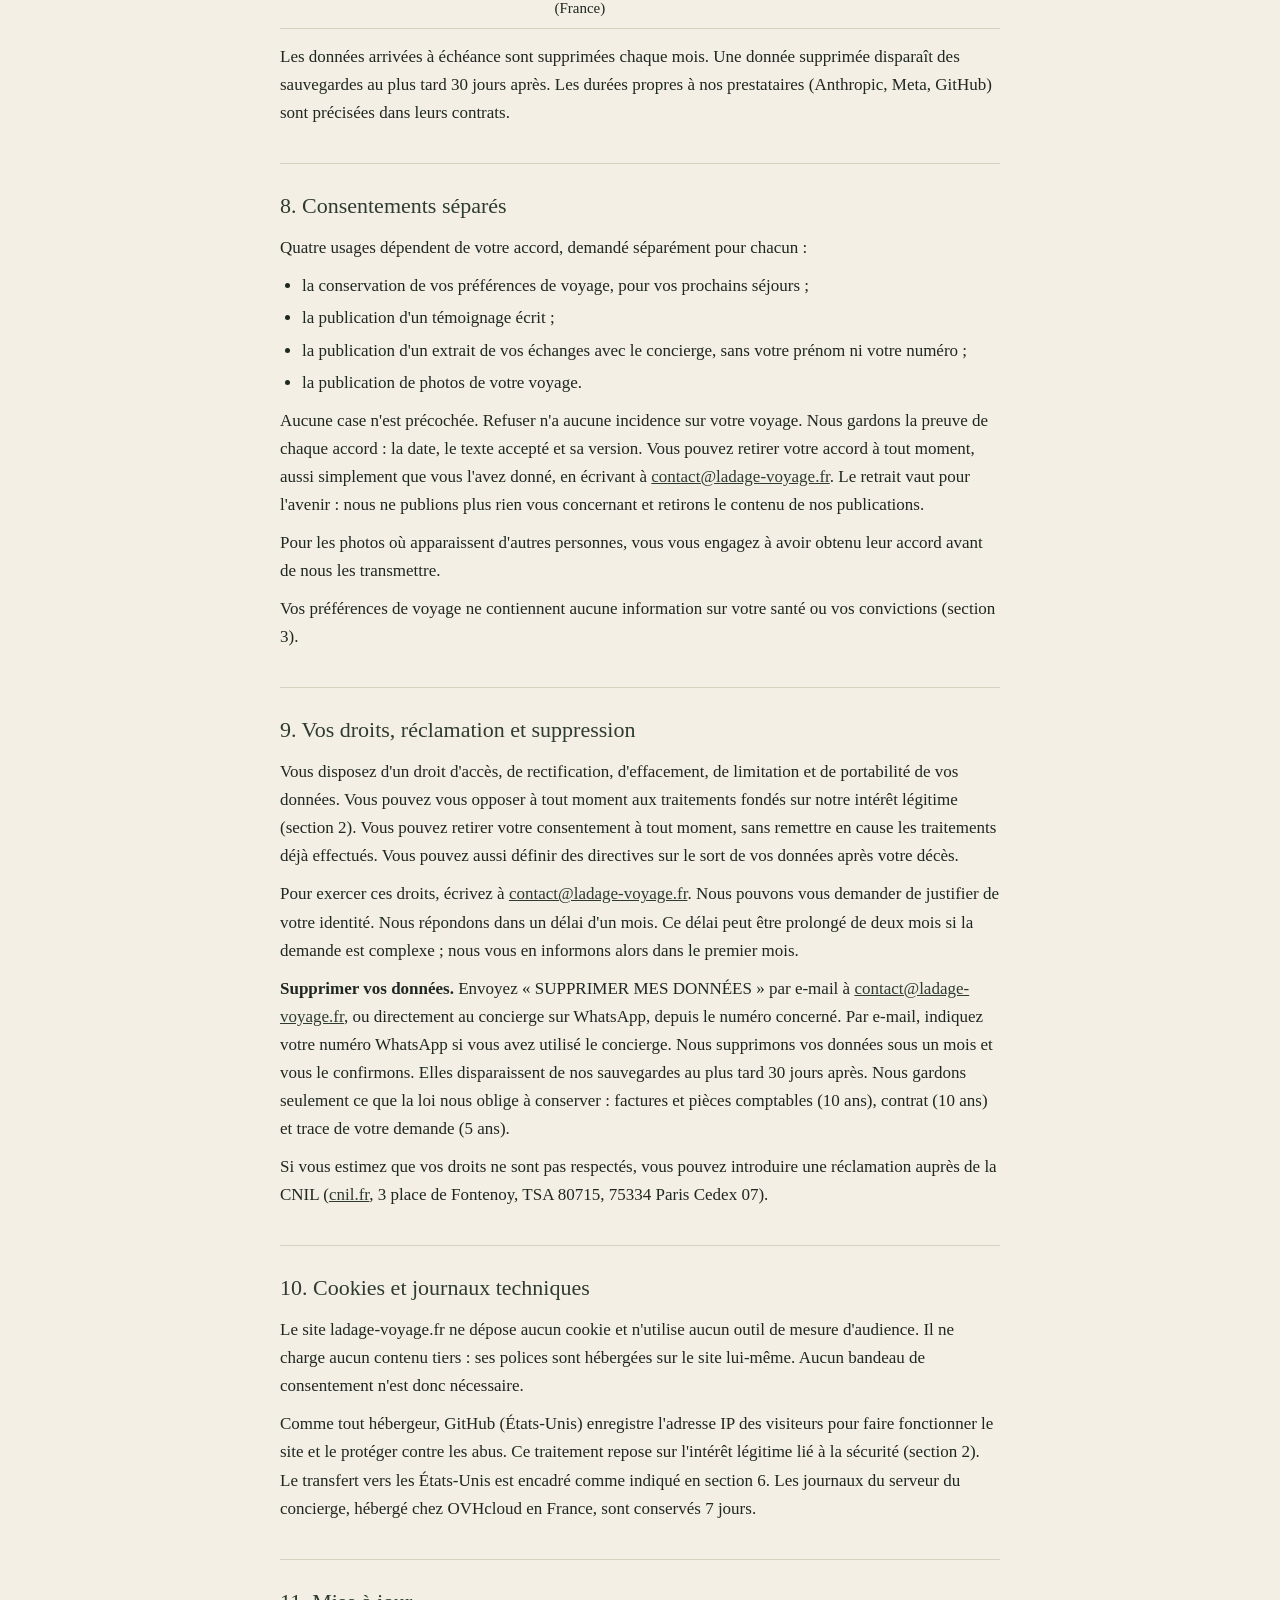
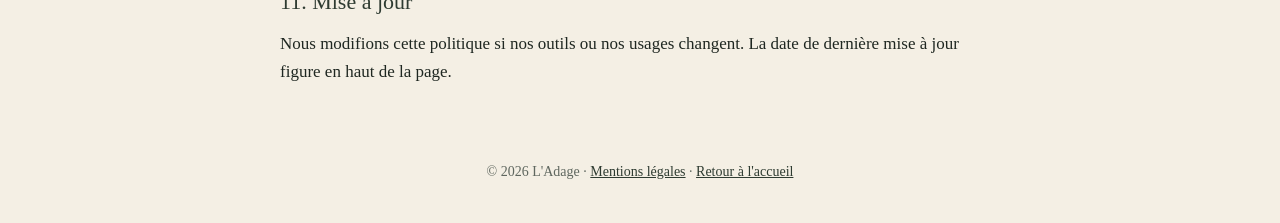
==== commit fe1d4c90: "Politique : distinguer l'API Anthropic et l'application Claude (section 6) Les carnets sont mis en f" ====
--- a/confidentialite.html
+++ b/confidentialite.html
@@ -38,7 +38,7 @@
 <header><a href="./">L'Adage</a></header>
 <main class="wrap">
   <h1>Politique de confidentialité</h1>
-  <p><em>Dernière mise à jour : 22 novembre 2026</em></p>
+  <p><em>Dernière mise à jour : 23 novembre 2026</em></p>
 
   <h2>1. Qui est responsable de vos données</h2>
   <p>Le responsable du traitement est Eva Pointeau, entrepreneur individuel (EI, micro-entreprise), exerçant sous le nom commercial L'Adage. SIRET : 131 158 313 00018. Adresse : 87B rue Blomet, 75015 Paris. Contact : <a href="mailto:contact@ladage-voyage.fr">contact@ladage-voyage.fr</a>.</p>
@@ -87,7 +87,8 @@
     <tbody>
       <tr><td>OVHcloud</td><td data-l="Rôle">Hébergement du serveur du concierge et des sauvegardes</td><td data-l="Lieu">France</td><td data-l="Garantie">Aucun transfert</td></tr>
       <tr><td>Supabase</td><td data-l="Rôle">Base de données du concierge</td><td data-l="Lieu">Paris (UE) ; société américaine, accès possible depuis les États-Unis pour le support</td><td data-l="Garantie">Clauses contractuelles types</td></tr>
-      <tr><td>Anthropic</td><td data-l="Rôle">Mise en forme des carnets, réponses du concierge</td><td data-l="Lieu">États-Unis</td><td data-l="Garantie">Clauses contractuelles types</td></tr>
+      <tr><td>Anthropic (API)</td><td data-l="Rôle">Réponses du concierge</td><td data-l="Lieu">États-Unis</td><td data-l="Garantie">Clauses contractuelles types</td></tr>
+      <tr><td>Anthropic (application Claude)</td><td data-l="Rôle">Mise en forme des carnets (sans e-mail ni téléphone)</td><td data-l="Lieu">États-Unis</td><td data-l="Garantie">Garanties prévues par les conditions d'Anthropic</td></tr>
       <tr><td>Meta (WhatsApp)</td><td data-l="Rôle">Messagerie du concierge</td><td data-l="Lieu">UE et États-Unis</td><td data-l="Garantie">Conditions de traitement des données de WhatsApp Business</td></tr>
       <tr><td>Meta (Instagram)</td><td data-l="Rôle">Compte @ladage.travel</td><td data-l="Lieu">UE et États-Unis</td><td data-l="Garantie">Responsable conjoint, voir ci-dessous</td></tr>
       <tr><td>Stripe</td><td data-l="Rôle">Paiement en trois fois</td><td data-l="Lieu">Irlande et États-Unis</td><td data-l="Garantie">Data Privacy Framework</td></tr>
